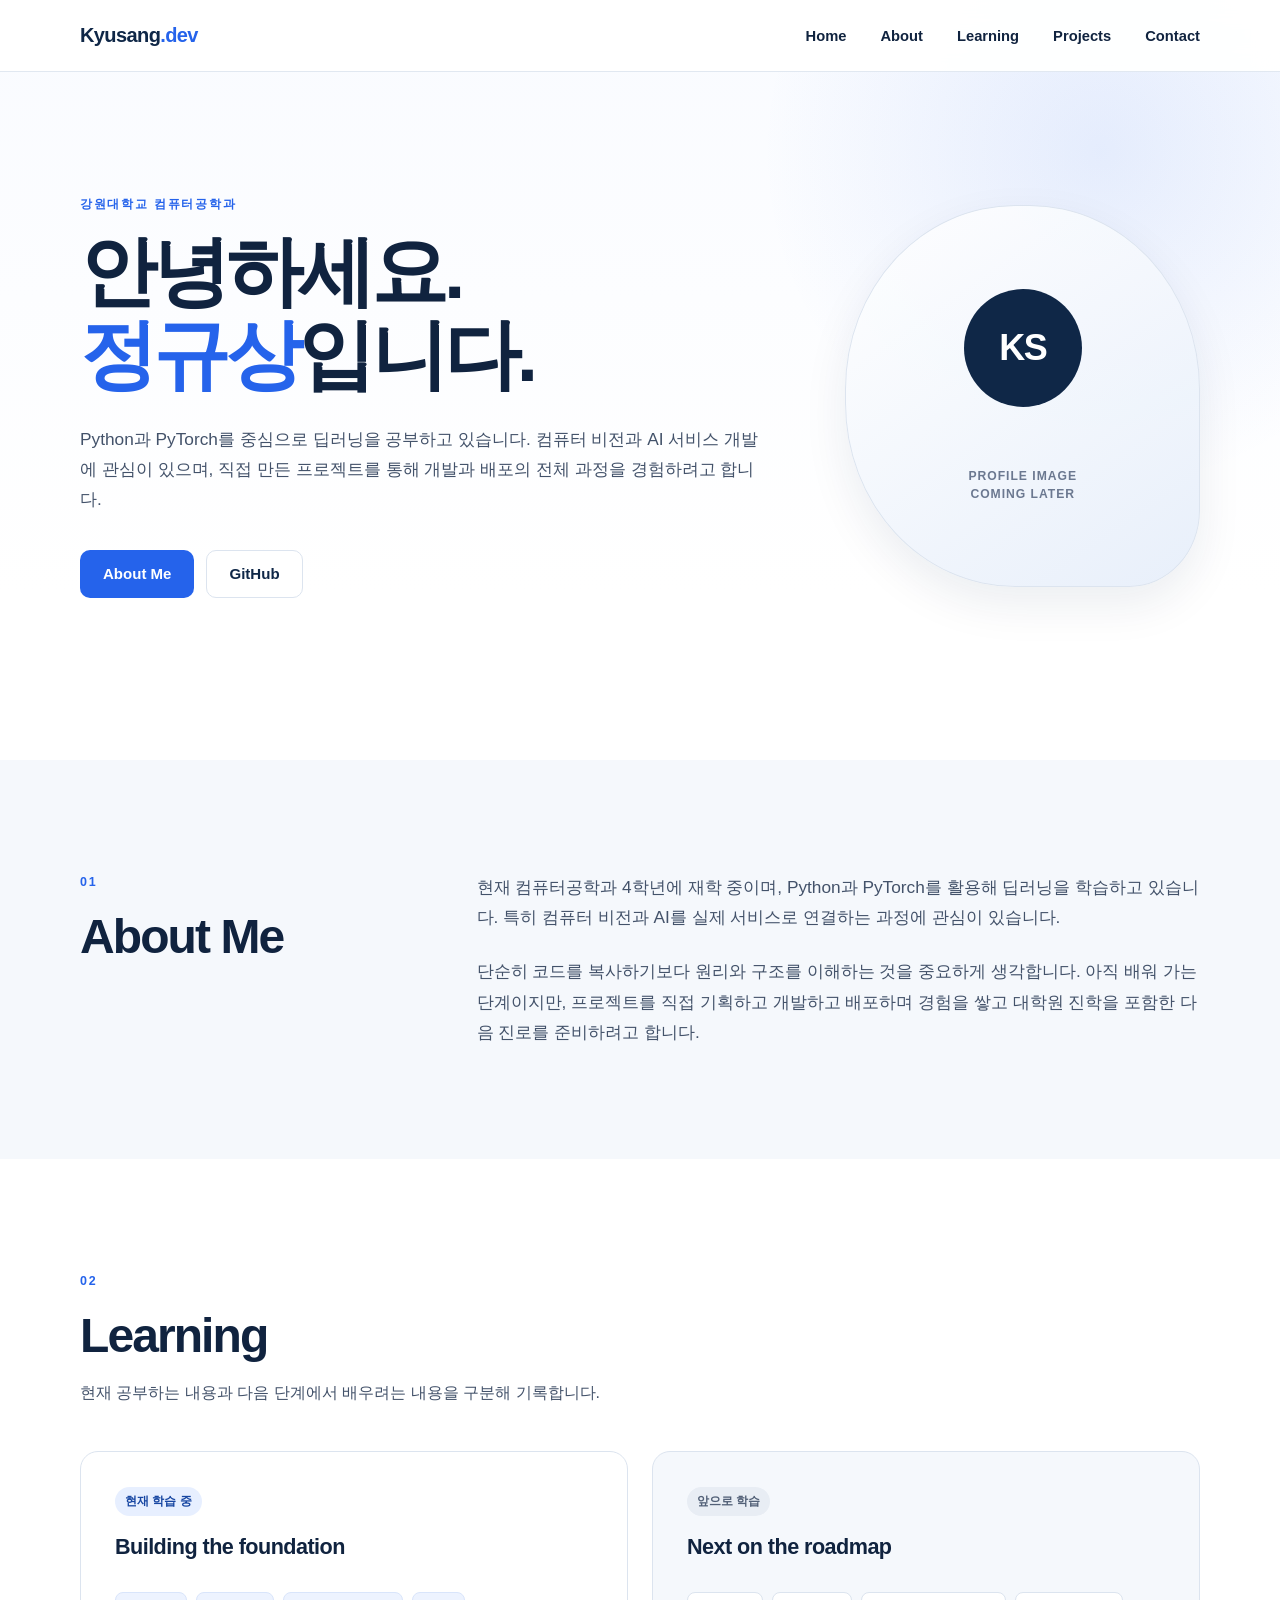
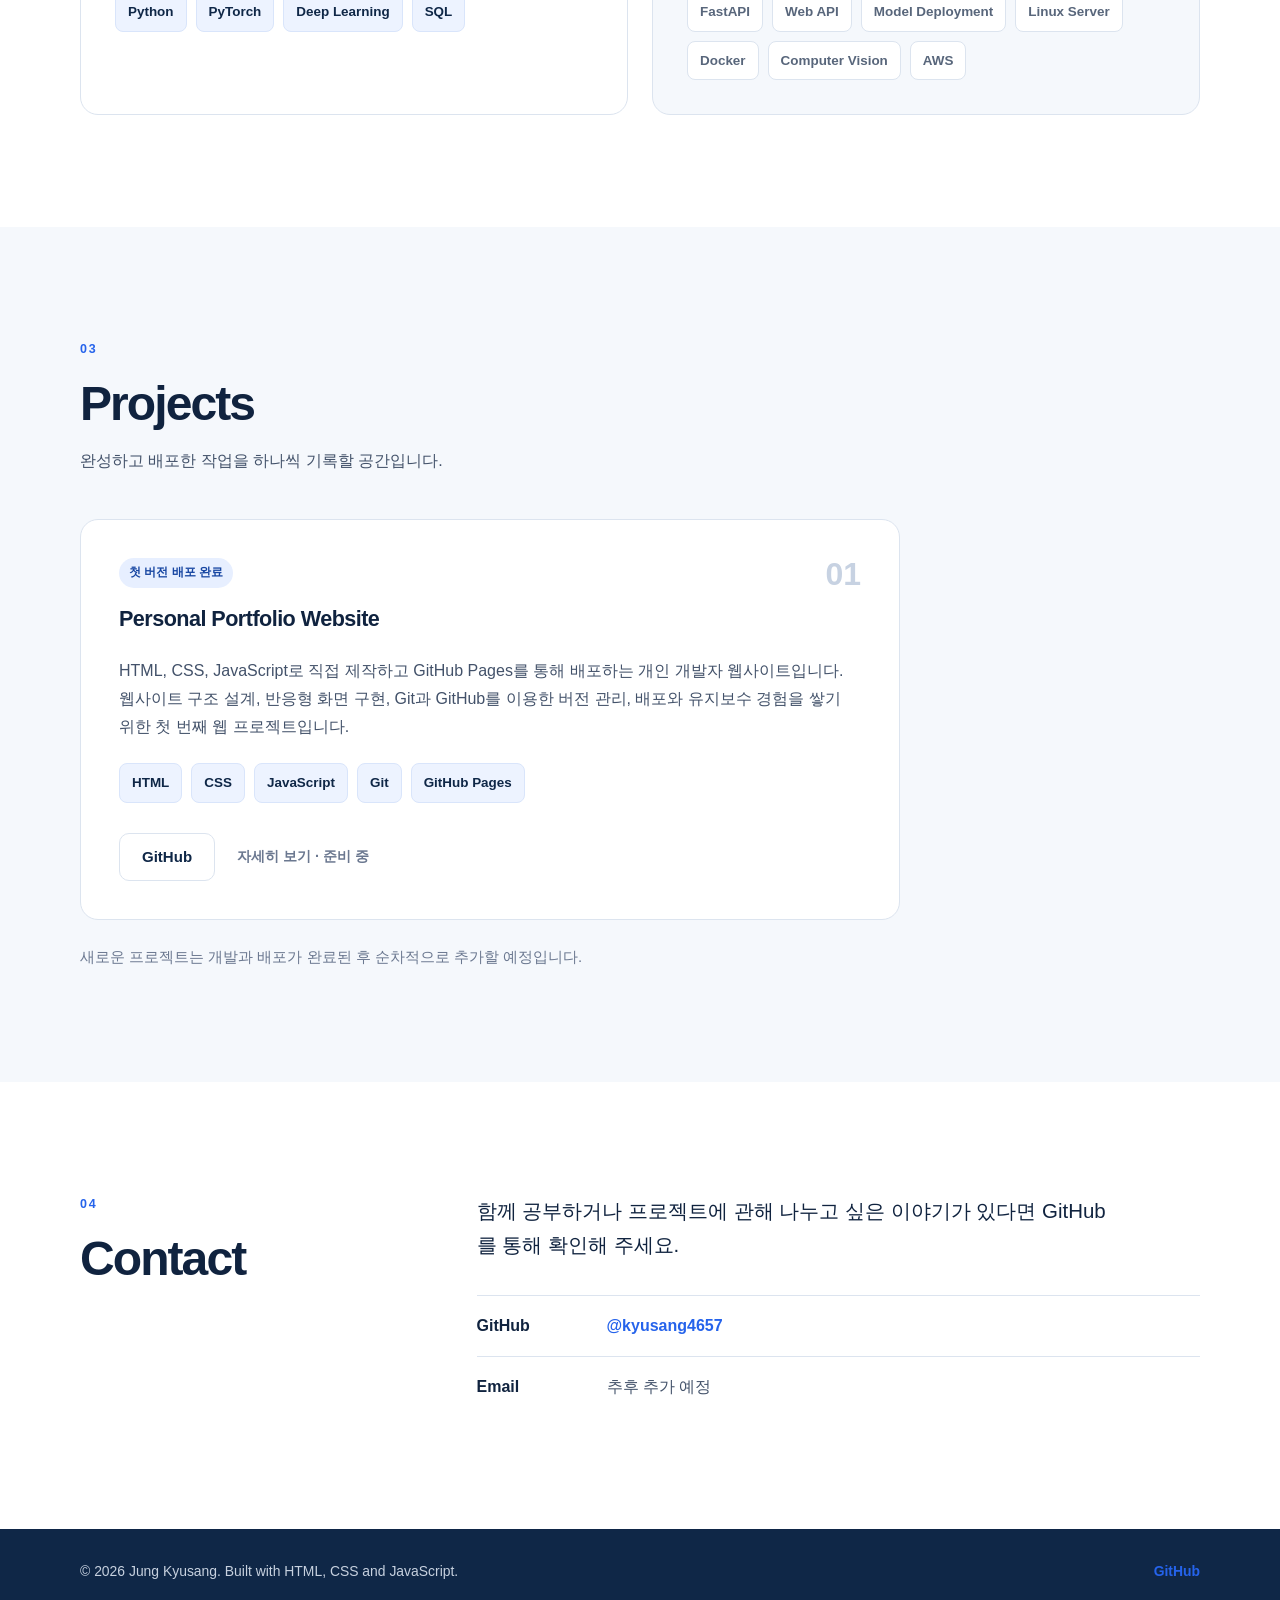
==== index.html @ 8117c7f5 "Update project status and GitHub link" ====
<!DOCTYPE html>
<html lang="ko">
<head>
    <meta charset="UTF-8">
    <meta name="viewport" content="width=device-width, initial-scale=1.0">
    <meta name="description" content="AI와 딥러닝을 공부하는 컴퓨터공학과 학생 정규상의 개인 개발자 웹사이트">
    <title>Kyusang.dev | 정규상</title>
    <link rel="stylesheet" href="css/style.css">
    <script src="js/main.js" defer></script>
</head>
<body>
    <a class="skip-link" href="#main-content">본문으로 바로가기</a>

    <header class="site-header">
        <div class="container header-inner">
            <!-- 사이트 이름을 바꾸려면 아래 텍스트를 수정하세요. -->
            <a class="site-logo" href="#home" aria-label="Kyusang.dev 홈">Kyusang<span>.dev</span></a>

            <button class="menu-toggle" type="button" aria-controls="primary-navigation"
                    aria-expanded="false" aria-label="메뉴 열기">
                <span></span>
                <span></span>
                <span></span>
            </button>

            <nav id="primary-navigation" class="primary-navigation" aria-label="주요 메뉴">
                <ul>
                    <li><a href="#home">Home</a></li>
                    <li><a href="#about">About</a></li>
                    <li><a href="#learning">Learning</a></li>
                    <li><a href="#projects">Projects</a></li>
                    <li><a href="#contact">Contact</a></li>
                </ul>
            </nav>
        </div>
    </header>

    <main id="main-content">
        <section id="home" class="hero section">
            <div class="container hero-layout">
                <div class="hero-copy">
                    <p class="eyebrow">강원대학교 컴퓨터공학과</p>
                    <!-- 이름과 첫 소개 문장은 이 영역에서 수정할 수 있습니다. -->
                    <h1>안녕하세요.<br><strong>정규상</strong>입니다.</h1>
                    <p class="hero-description">
                        Python과 PyTorch를 중심으로 딥러닝을 공부하고 있습니다.
                        컴퓨터 비전과 AI 서비스 개발에 관심이 있으며, 직접 만든 프로젝트를 통해 개발과 배포의
                        전체 과정을 경험하려고 합니다.
                    </p>
                    <div class="hero-actions">
                        <a class="button button-primary" href="#about">About Me</a>
                        <a class="button button-secondary" href="https://github.com/kyusang4657"
                           target="_blank" rel="noopener noreferrer">GitHub</a>
                    </div>
                </div>

                <!-- 실제 이미지가 준비되면 이 div를 img 요소로 바꾸고 images 폴더의 경로를 연결하세요. -->
                <div class="profile-placeholder" role="img" aria-label="정규상 프로필 이미지 자리">
                    <span class="profile-initials" aria-hidden="true">KS</span>
                    <p>Profile image<br>coming later</p>
                </div>
            </div>
        </section>

        <section id="about" class="section section-muted">
            <div class="container narrow-layout">
                <div class="section-heading">
                    <p class="section-number">01</p>
                    <h2>About Me</h2>
                </div>
                <div class="about-content">
                    <p>
                        현재 컴퓨터공학과 4학년에 재학 중이며, Python과 PyTorch를 활용해 딥러닝을
                        학습하고 있습니다. 특히 컴퓨터 비전과 AI를 실제 서비스로 연결하는 과정에 관심이 있습니다.
                    </p>
                    <p>
                        단순히 코드를 복사하기보다 원리와 구조를 이해하는 것을 중요하게 생각합니다.
                        아직 배워 가는 단계이지만, 프로젝트를 직접 기획하고 개발하고 배포하며 경험을 쌓고
                        대학원 진학을 포함한 다음 진로를 준비하려고 합니다.
                    </p>
                </div>
            </div>
        </section>

        <section id="learning" class="section">
            <div class="container">
                <div class="section-heading">
                    <p class="section-number">02</p>
                    <h2>Learning</h2>
                    <p>현재 공부하는 내용과 다음 단계에서 배우려는 내용을 구분해 기록합니다.</p>
                </div>

                <div class="learning-grid">
                    <article class="learning-card">
                        <p class="card-label current">현재 학습 중</p>
                        <h3>Building the foundation</h3>
                        <!-- 현재 학습 기술을 추가하려면 아래 목록에 li 요소를 복사해 넣으세요. -->
                        <ul class="tag-list" aria-label="현재 학습 중인 기술">
                            <li>Python</li>
                            <li>PyTorch</li>
                            <li>Deep Learning</li>
                            <li>SQL</li>
                        </ul>
                    </article>

                    <article class="learning-card future-card">
                        <p class="card-label future">앞으로 학습</p>
                        <h3>Next on the roadmap</h3>
                        <ul class="tag-list future-tags" aria-label="앞으로 학습할 기술">
                            <li>FastAPI</li>
                            <li>Web API</li>
                            <li>Model Deployment</li>
                            <li>Linux Server</li>
                            <li>Docker</li>
                            <li>Computer Vision</li>
                            <li>AWS</li>
                        </ul>
                    </article>
                </div>
            </div>
        </section>

        <section id="projects" class="section section-muted">
            <div class="container">
                <div class="section-heading">
                    <p class="section-number">03</p>
                    <h2>Projects</h2>
                    <p>완성하고 배포한 작업을 하나씩 기록할 공간입니다.</p>
                </div>

                <div class="project-list">
                    <!-- 새 프로젝트는 아래 article 전체를 복사한 뒤 내용과 링크를 바꾸어 추가하세요. -->
                    <article class="project-card">
                        <div class="project-topline">
                            <p class="card-label current">첫 버전 배포 완료</p>
                            <span class="project-index" aria-hidden="true">01</span>
                        </div>
                        <h3>Personal Portfolio Website</h3>
                        <p>
                            HTML, CSS, JavaScript로 직접 제작하고 GitHub Pages를 통해 배포하는
                            개인 개발자 웹사이트입니다. 웹사이트 구조 설계, 반응형 화면 구현,
                            Git과 GitHub를 이용한 버전 관리, 배포와 유지보수 경험을 쌓기 위한
                            첫 번째 웹 프로젝트입니다.
                        </p>
                        <ul class="tag-list project-tags" aria-label="프로젝트 사용 기술">
                            <li>HTML</li>
                            <li>CSS</li>
                            <li>JavaScript</li>
                            <li>Git</li>
                            <li>GitHub Pages</li>
                        </ul>
                        <div class="project-actions" aria-label="프로젝트 링크">
                            <a class="button button-secondary"
                                href="https://github.com/kyusang4657/kyusang4657.github.io"
                                target="_blank"
                                rel="noopener noreferrer">GitHub</a>
                            <span class="text-link-disabled" aria-disabled="true">자세히 보기 · 준비 중</span>
                        </div>
                    </article>
                </div>

                <p class="projects-note">
                    새로운 프로젝트는 개발과 배포가 완료된 후 순차적으로 추가할 예정입니다.
                </p>
            </div>
        </section>

        <section id="contact" class="section">
            <div class="container contact-layout">
                <div class="section-heading">
                    <p class="section-number">04</p>
                    <h2>Contact</h2>
                </div>
                <div class="contact-copy">
                    <p>
                        함께 공부하거나 프로젝트에 관해 나누고 싶은 이야기가 있다면
                        GitHub를 통해 확인해 주세요.
                    </p>
                    <dl class="contact-list">
                        <div>
                            <dt>GitHub</dt>
                            <dd>
                                <a href="https://github.com/kyusang4657" target="_blank"
                                   rel="noopener noreferrer">@kyusang4657</a>
                            </dd>
                        </div>
                        <div>
                            <dt>Email</dt>
                            <dd>추후 추가 예정</dd>
                        </div>
                    </dl>
                </div>
            </div>
        </section>
    </main>

    <footer class="site-footer">
        <div class="container footer-inner">
            <p>© <span id="current-year"></span> Jung Kyusang. Built with HTML, CSS and JavaScript.</p>
            <a href="https://github.com/kyusang4657" target="_blank" rel="noopener noreferrer">GitHub</a>
        </div>
    </footer>
</body>
</html>
---- css/style.css ----
/* 사이트 전체 색상은 아래 변수만 바꾸어 쉽게 수정할 수 있습니다. */
:root {
    --primary-color: #2563eb;
    --primary-dark: #1d4ed8;
    --navy-color: #0f2747;
    --heading-color: #10233f;
    --text-color: #43526a;
    --muted-color: #6b7890;
    --background-color: #ffffff;
    --surface-color: #f5f8fc;
    --border-color: #dce4ef;
    --white-color: #ffffff;
    --header-height: 72px;
    --max-width: 1120px;
    --border-radius: 18px;
    --shadow: 0 18px 45px rgba(15, 39, 71, 0.08);
}

* {
    box-sizing: border-box;
}

html {
    scroll-behavior: smooth;
    scroll-padding-top: var(--header-height);
}

body {
    margin: 0;
    color: var(--text-color);
    background: var(--background-color);
    font-family: -apple-system, BlinkMacSystemFont, "Segoe UI", "Noto Sans KR", sans-serif;
    font-size: 1rem;
    line-height: 1.75;
    -webkit-font-smoothing: antialiased;
}

body.menu-open {
    overflow: hidden;
}

a {
    color: inherit;
    text-decoration: none;
}

button,
a {
    -webkit-tap-highlight-color: transparent;
}

.container {
    width: min(calc(100% - 40px), var(--max-width));
    margin-inline: auto;
}

.section {
    padding: 112px 0;
}

.section-muted {
    background: var(--surface-color);
}

.skip-link {
    position: fixed;
    top: 10px;
    left: 10px;
    z-index: 2000;
    padding: 10px 16px;
    color: var(--white-color);
    background: var(--navy-color);
    border-radius: 8px;
    transform: translateY(-150%);
}

.skip-link:focus {
    transform: translateY(0);
}

/* 고정 헤더와 데스크톱 메뉴 */
.site-header {
    position: fixed;
    inset: 0 0 auto;
    z-index: 1000;
    height: var(--header-height);
    background: rgba(255, 255, 255, 0.94);
    border-bottom: 1px solid rgba(220, 228, 239, 0.85);
    backdrop-filter: blur(12px);
}

.header-inner {
    display: flex;
    align-items: center;
    justify-content: space-between;
    height: 100%;
}

.site-logo {
    color: var(--navy-color);
    font-size: 1.25rem;
    font-weight: 800;
    letter-spacing: -0.03em;
}

.site-logo span {
    color: var(--primary-color);
}

.primary-navigation ul {
    display: flex;
    align-items: center;
    gap: 34px;
    margin: 0;
    padding: 0;
    list-style: none;
}

.primary-navigation a {
    position: relative;
    color: var(--heading-color);
    font-size: 0.92rem;
    font-weight: 650;
}

.primary-navigation a::after {
    position: absolute;
    right: 0;
    bottom: -7px;
    left: 0;
    height: 2px;
    background: var(--primary-color);
    content: "";
    transform: scaleX(0);
    transition: transform 180ms ease;
}

.primary-navigation a:hover::after,
.primary-navigation a:focus-visible::after {
    transform: scaleX(1);
}

.menu-toggle {
    display: none;
    width: 44px;
    height: 44px;
    padding: 10px;
    background: transparent;
    border: 0;
    border-radius: 8px;
    cursor: pointer;
}

.menu-toggle span {
    display: block;
    width: 24px;
    height: 2px;
    margin: 5px 0;
    background: var(--navy-color);
    transition: transform 180ms ease, opacity 180ms ease;
}

/* 첫 화면 */
.hero {
    display: flex;
    align-items: center;
    min-height: 760px;
    padding-top: calc(var(--header-height) + 72px);
    background:
        radial-gradient(circle at 86% 20%, rgba(37, 99, 235, 0.10), transparent 27%),
        linear-gradient(180deg, #f9fbff 0%, #ffffff 78%);
}

.hero-layout {
    display: grid;
    grid-template-columns: minmax(0, 1.45fr) minmax(280px, 0.75fr);
    gap: 80px;
    align-items: center;
}

.eyebrow,
.section-number {
    margin: 0 0 14px;
    color: var(--primary-color);
    font-size: 0.78rem;
    font-weight: 800;
    letter-spacing: 0.14em;
    text-transform: uppercase;
}

.hero h1 {
    margin: 0;
    color: var(--heading-color);
    font-size: clamp(2.9rem, 6vw, 5.4rem);
    line-height: 1.08;
    letter-spacing: -0.055em;
}

.hero h1 strong {
    color: var(--primary-color);
    font-weight: 800;
}

.hero-description {
    max-width: 680px;
    margin: 28px 0 0;
    font-size: 1.08rem;
}

.hero-actions {
    display: flex;
    flex-wrap: wrap;
    gap: 12px;
    margin-top: 36px;
}

.button {
    display: inline-flex;
    align-items: center;
    justify-content: center;
    min-height: 48px;
    padding: 11px 22px;
    border: 1px solid transparent;
    border-radius: 10px;
    font-size: 0.94rem;
    font-weight: 750;
    line-height: 1.2;
    transition: transform 180ms ease, background-color 180ms ease, border-color 180ms ease;
}

.button-primary {
    color: var(--white-color);
    background: var(--primary-color);
}

.button-primary:hover,
.button-primary:focus-visible {
    background: var(--primary-dark);
    transform: translateY(-2px);
}

.button-secondary {
    color: var(--navy-color);
    background: var(--white-color);
    border-color: var(--border-color);
}

.button-secondary:hover,
.button-secondary:focus-visible {
    border-color: var(--primary-color);
    transform: translateY(-2px);
}

.profile-placeholder {
    display: grid;
    place-items: center;
    aspect-ratio: 1 / 1.08;
    max-width: 360px;
    padding: 36px;
    color: var(--muted-color);
    text-align: center;
    background:
        linear-gradient(145deg, rgba(255, 255, 255, 0.92), rgba(230, 238, 250, 0.92));
    border: 1px solid var(--border-color);
    border-radius: 48% 48% 20% 48%;
    box-shadow: var(--shadow);
}

.profile-placeholder::before {
    position: absolute;
}

.profile-initials {
    display: grid;
    place-items: center;
    width: 118px;
    height: 118px;
    color: var(--white-color);
    background: var(--navy-color);
    border-radius: 50%;
    font-size: 2.25rem;
    font-weight: 800;
    letter-spacing: -0.04em;
}

.profile-placeholder p {
    margin: -34px 0 0;
    font-size: 0.76rem;
    font-weight: 700;
    letter-spacing: 0.08em;
    line-height: 1.5;
    text-transform: uppercase;
}

/* 공통 제목과 본문 */
.narrow-layout,
.contact-layout {
    display: grid;
    grid-template-columns: minmax(180px, 0.7fr) minmax(0, 1.6fr);
    gap: 80px;
}

.section-heading {
    max-width: 620px;
    margin-bottom: 44px;
}

.section-heading h2 {
    margin: 0;
    color: var(--heading-color);
    font-size: clamp(2rem, 4vw, 3rem);
    line-height: 1.2;
    letter-spacing: -0.04em;
}

.section-heading > p:last-child:not(.section-number) {
    margin: 14px 0 0;
}

.narrow-layout .section-heading,
.contact-layout .section-heading {
    margin-bottom: 0;
}

.about-content {
    font-size: 1.08rem;
}

.about-content p {
    margin: 0;
}

.about-content p + p {
    margin-top: 24px;
}

/* 학습 카드 */
.learning-grid {
    display: grid;
    grid-template-columns: repeat(2, minmax(0, 1fr));
    gap: 24px;
}

.learning-card,
.project-card {
    padding: 34px;
    background: var(--white-color);
    border: 1px solid var(--border-color);
    border-radius: var(--border-radius);
    transition: transform 180ms ease, box-shadow 180ms ease;
}

.learning-card:hover,
.project-card:hover {
    box-shadow: var(--shadow);
    transform: translateY(-4px);
}

.future-card {
    background: var(--surface-color);
}

.card-label {
    display: inline-block;
    margin: 0 0 12px;
    padding: 4px 10px;
    border-radius: 999px;
    font-size: 0.78rem;
    font-weight: 800;
}

.card-label.current {
    color: #1746a2;
    background: #e7efff;
}

.card-label.future {
    color: #526077;
    background: #e8edf4;
}

.learning-card h3,
.project-card h3 {
    margin: 0;
    color: var(--heading-color);
    font-size: 1.35rem;
    letter-spacing: -0.025em;
}

.tag-list {
    display: flex;
    flex-wrap: wrap;
    gap: 9px;
    margin: 26px 0 0;
    padding: 0;
    list-style: none;
}

.tag-list li {
    padding: 7px 12px;
    color: var(--navy-color);
    background: #edf3ff;
    border: 1px solid #d9e5fb;
    border-radius: 8px;
    font-size: 0.84rem;
    font-weight: 700;
}

.future-tags li {
    color: #58667b;
    background: var(--white-color);
    border-color: var(--border-color);
}

/* 프로젝트 */
.project-list {
    max-width: 820px;
}

.project-card {
    padding: 38px;
}

.project-topline {
    display: flex;
    align-items: start;
    justify-content: space-between;
}

.project-index {
    color: #c7d2e2;
    font-size: 2rem;
    font-weight: 800;
    line-height: 1;
}

.project-card > p {
    margin: 20px 0 0;
}

.project-tags {
    margin-top: 22px;
}

.project-actions {
    display: flex;
    align-items: center;
    flex-wrap: wrap;
    gap: 22px;
    margin-top: 30px;
}

.button-disabled {
    color: #7b8798;
    background: #edf0f4;
    border-color: #e1e5eb;
    cursor: not-allowed;
}

.text-link-disabled {
    color: var(--muted-color);
    font-size: 0.9rem;
    font-weight: 700;
}

.projects-note {
    margin: 24px 0 0;
    color: var(--muted-color);
    font-size: 0.93rem;
}

/* 연락처와 푸터 */
.contact-copy > p {
    max-width: 640px;
    margin: 0 0 34px;
    color: var(--heading-color);
    font-size: 1.28rem;
    line-height: 1.65;
}

.contact-list {
    margin: 0;
}

.contact-list div {
    display: grid;
    grid-template-columns: 110px 1fr;
    gap: 20px;
    padding: 16px 0;
    border-top: 1px solid var(--border-color);
}

.contact-list dt {
    color: var(--heading-color);
    font-weight: 800;
}

.contact-list dd {
    margin: 0;
}

.contact-list a,
.site-footer a {
    color: var(--primary-color);
    font-weight: 700;
}

.contact-list a:hover,
.contact-list a:focus-visible,
.site-footer a:hover,
.site-footer a:focus-visible {
    text-decoration: underline;
    text-underline-offset: 4px;
}

.site-footer {
    padding: 30px 0;
    color: #c7d1df;
    background: var(--navy-color);
    font-size: 0.87rem;
}

.footer-inner {
    display: flex;
    justify-content: space-between;
    gap: 20px;
}

.footer-inner p {
    margin: 0;
}

/* 키보드 사용자를 위한 공통 포커스 표시 */
:focus-visible {
    outline: 3px solid rgba(37, 99, 235, 0.42);
    outline-offset: 4px;
}

/* 태블릿과 모바일: 주요 콘텐츠를 한 열로 바꿉니다. */
@media (max-width: 820px) {
    .section {
        padding: 88px 0;
    }

    .menu-toggle {
        display: block;
    }

    .menu-toggle[aria-expanded="true"] span:nth-child(1) {
        transform: translateY(7px) rotate(45deg);
    }

    .menu-toggle[aria-expanded="true"] span:nth-child(2) {
        opacity: 0;
    }

    .menu-toggle[aria-expanded="true"] span:nth-child(3) {
        transform: translateY(-7px) rotate(-45deg);
    }

    .primary-navigation {
        position: absolute;
        top: var(--header-height);
        right: 0;
        left: 0;
        max-height: 0;
        overflow: hidden;
        background: var(--white-color);
        border-bottom: 1px solid var(--border-color);
        opacity: 0;
        visibility: hidden;
        transition: max-height 220ms ease, opacity 180ms ease, visibility 180ms ease;
    }

    .primary-navigation.is-open {
        max-height: calc(100vh - var(--header-height));
        opacity: 1;
        visibility: visible;
    }

    .primary-navigation ul {
        display: block;
        width: min(calc(100% - 40px), var(--max-width));
        margin: 0 auto;
        padding: 16px 0 24px;
    }

    .primary-navigation a {
        display: block;
        padding: 13px 0;
    }

    .primary-navigation a::after {
        display: none;
    }

    .hero {
        min-height: auto;
        padding-top: calc(var(--header-height) + 64px);
    }

    .hero-layout {
        grid-template-columns: 1fr;
        gap: 54px;
    }

    .profile-placeholder {
        width: min(100%, 350px);
        justify-self: start;
        aspect-ratio: 1.1 / 1;
    }

    .narrow-layout,
    .contact-layout {
        grid-template-columns: 1fr;
        gap: 36px;
    }

    .learning-grid {
        grid-template-columns: 1fr;
    }
}

@media (max-width: 520px) {
    .container {
        width: min(calc(100% - 32px), var(--max-width));
    }

    .section {
        padding: 72px 0;
    }

    .hero {
        padding-top: calc(var(--header-height) + 48px);
    }

    .hero h1 {
        font-size: 2.85rem;
    }

    .hero-description {
        font-size: 1rem;
    }

    .hero-actions {
        align-items: stretch;
        flex-direction: column;
    }

    .profile-placeholder {
        aspect-ratio: 1 / 0.86;
        border-radius: 30px;
    }

    .learning-card,
    .project-card {
        padding: 26px 22px;
    }

    .project-actions {
        align-items: flex-start;
        flex-direction: column;
        gap: 14px;
    }

    .contact-list div {
        grid-template-columns: 1fr;
        gap: 2px;
    }

    .footer-inner {
        align-items: flex-start;
        flex-direction: column;
        gap: 8px;
    }
}

@media (prefers-reduced-motion: reduce) {
    html {
        scroll-behavior: auto;
    }

    *,
    *::before,
    *::after {
        scroll-behavior: auto !important;
        transition-duration: 0.01ms !important;
    }
}
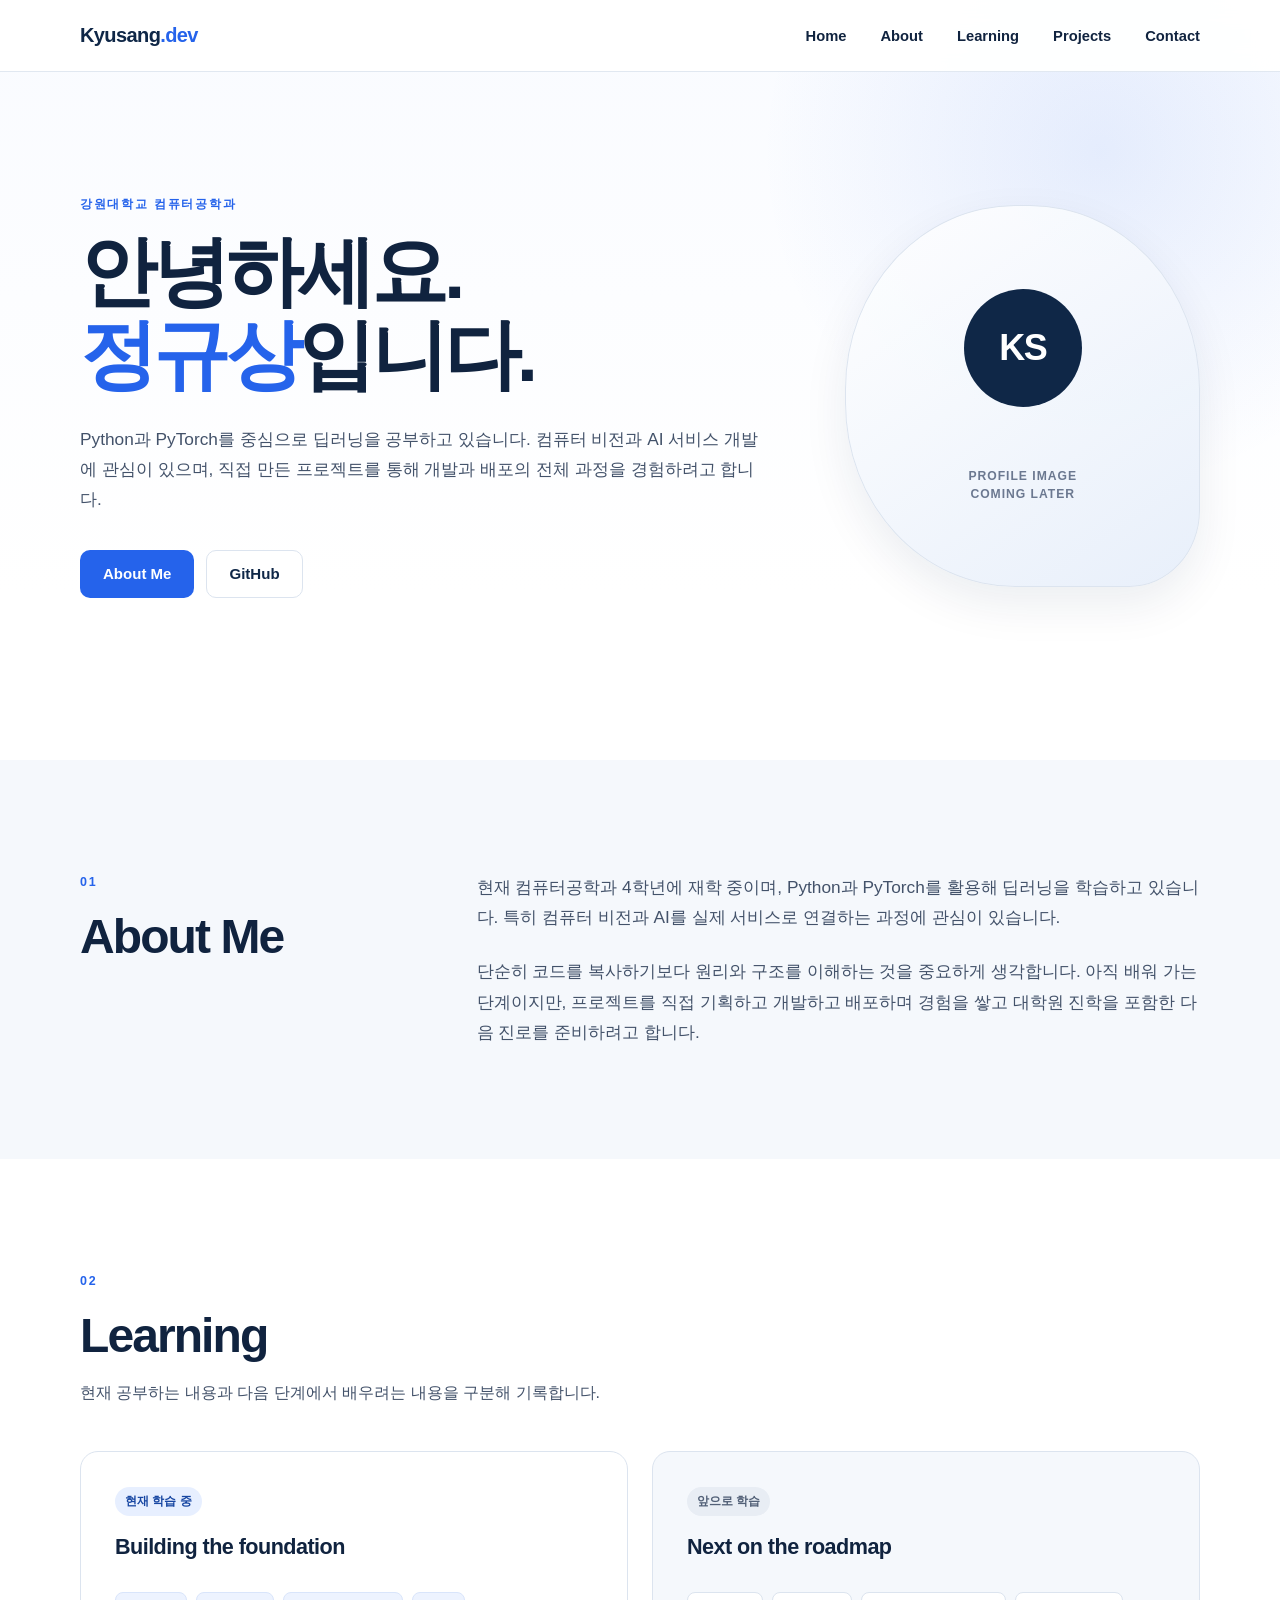
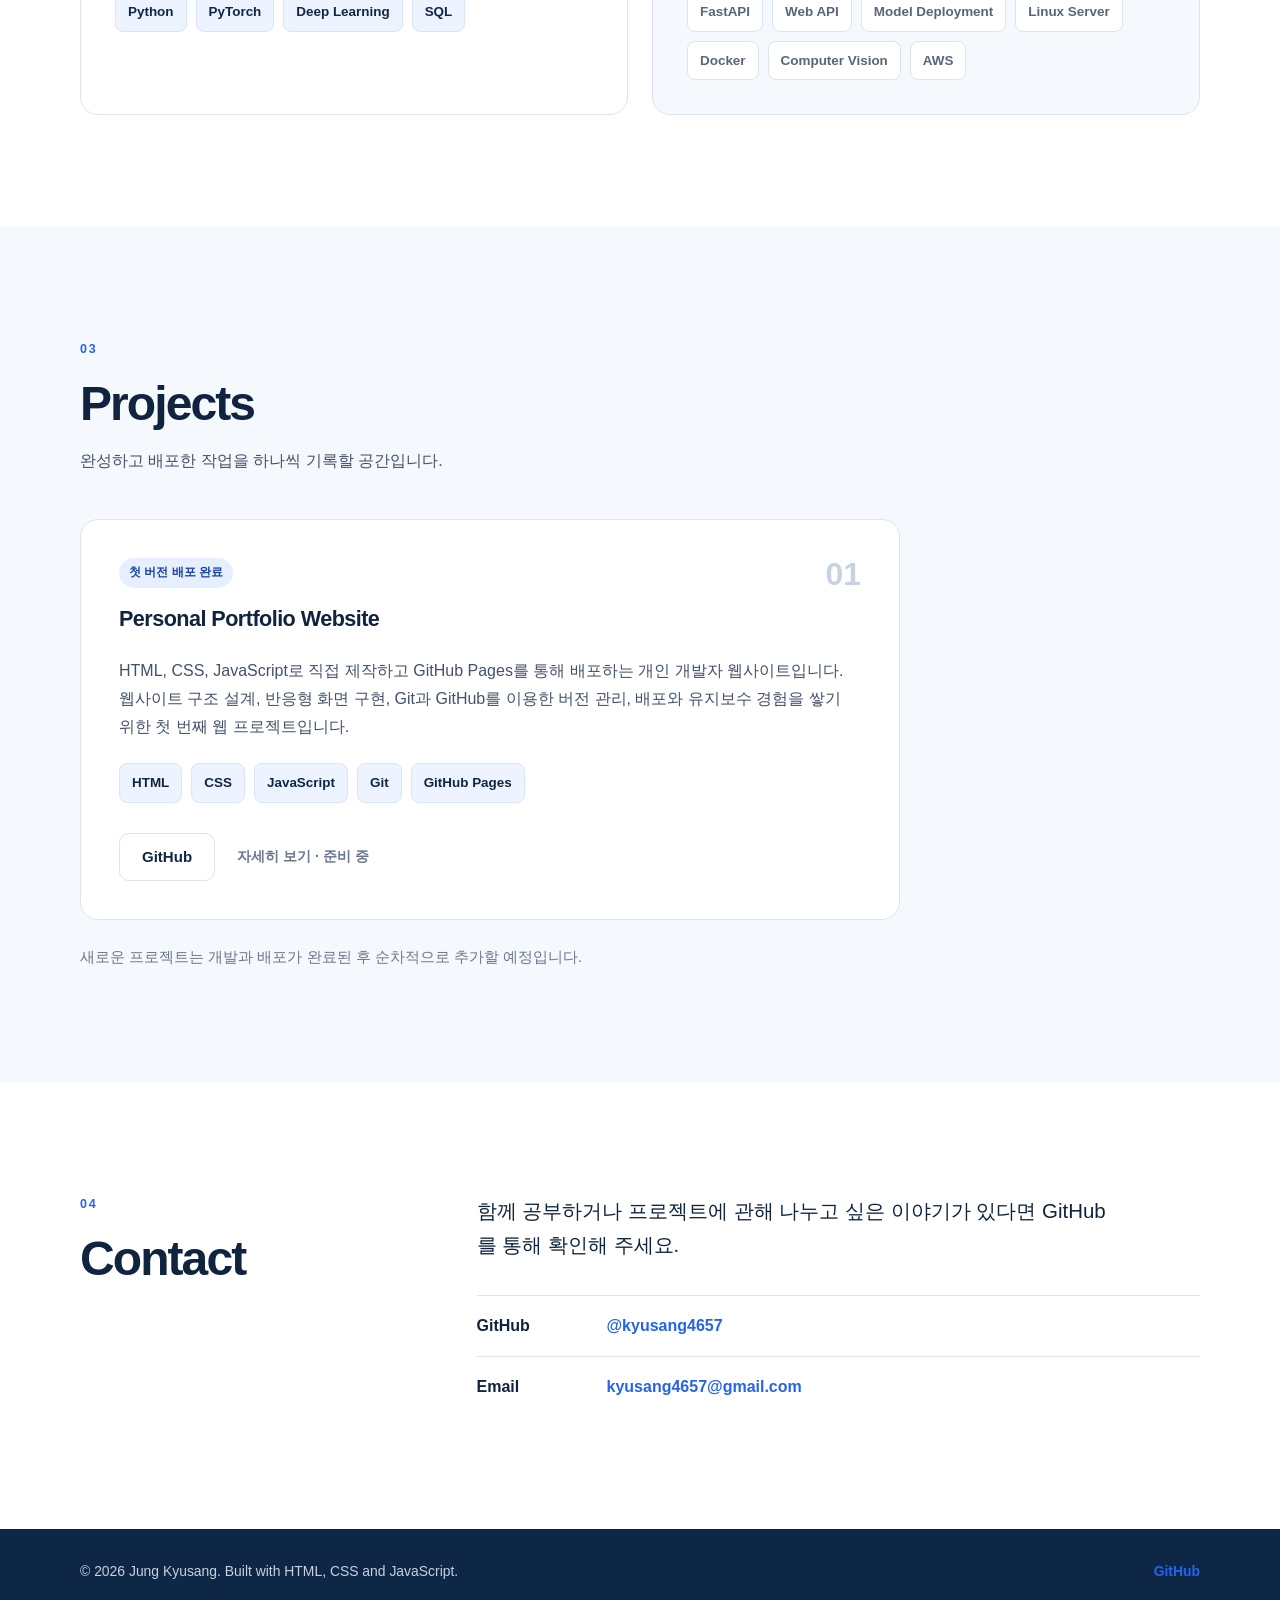
==== commit 4daf5c41: "Add contact email" ====
--- a/index.html
+++ b/index.html
@@ -186,7 +186,9 @@
                         </div>
                         <div>
                             <dt>Email</dt>
-                            <dd>추후 추가 예정</dd>
+                            <dd>
+                                <a href = "mailto:kyusang4657@gmail.com">kyusang4657@gmail.com</a>
+                            </dd>
                         </div>
                     </dl>
                 </div>
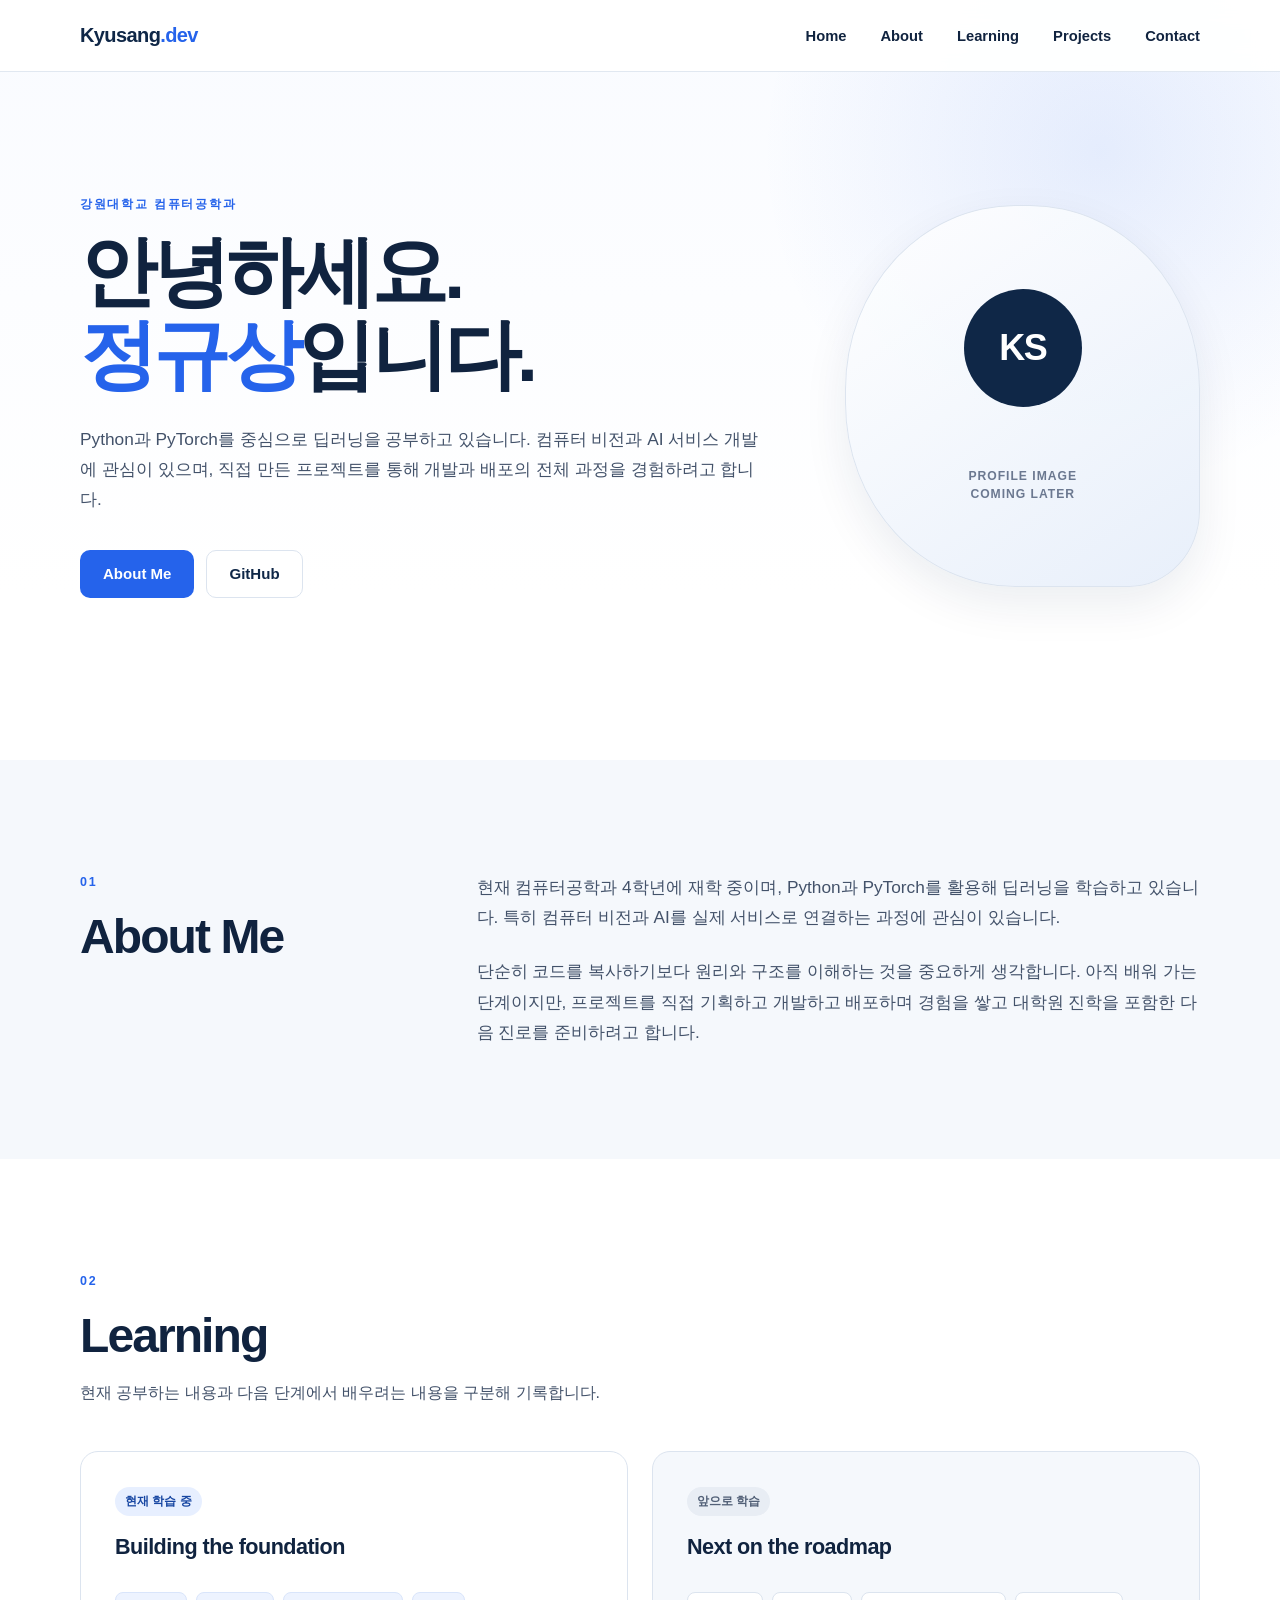
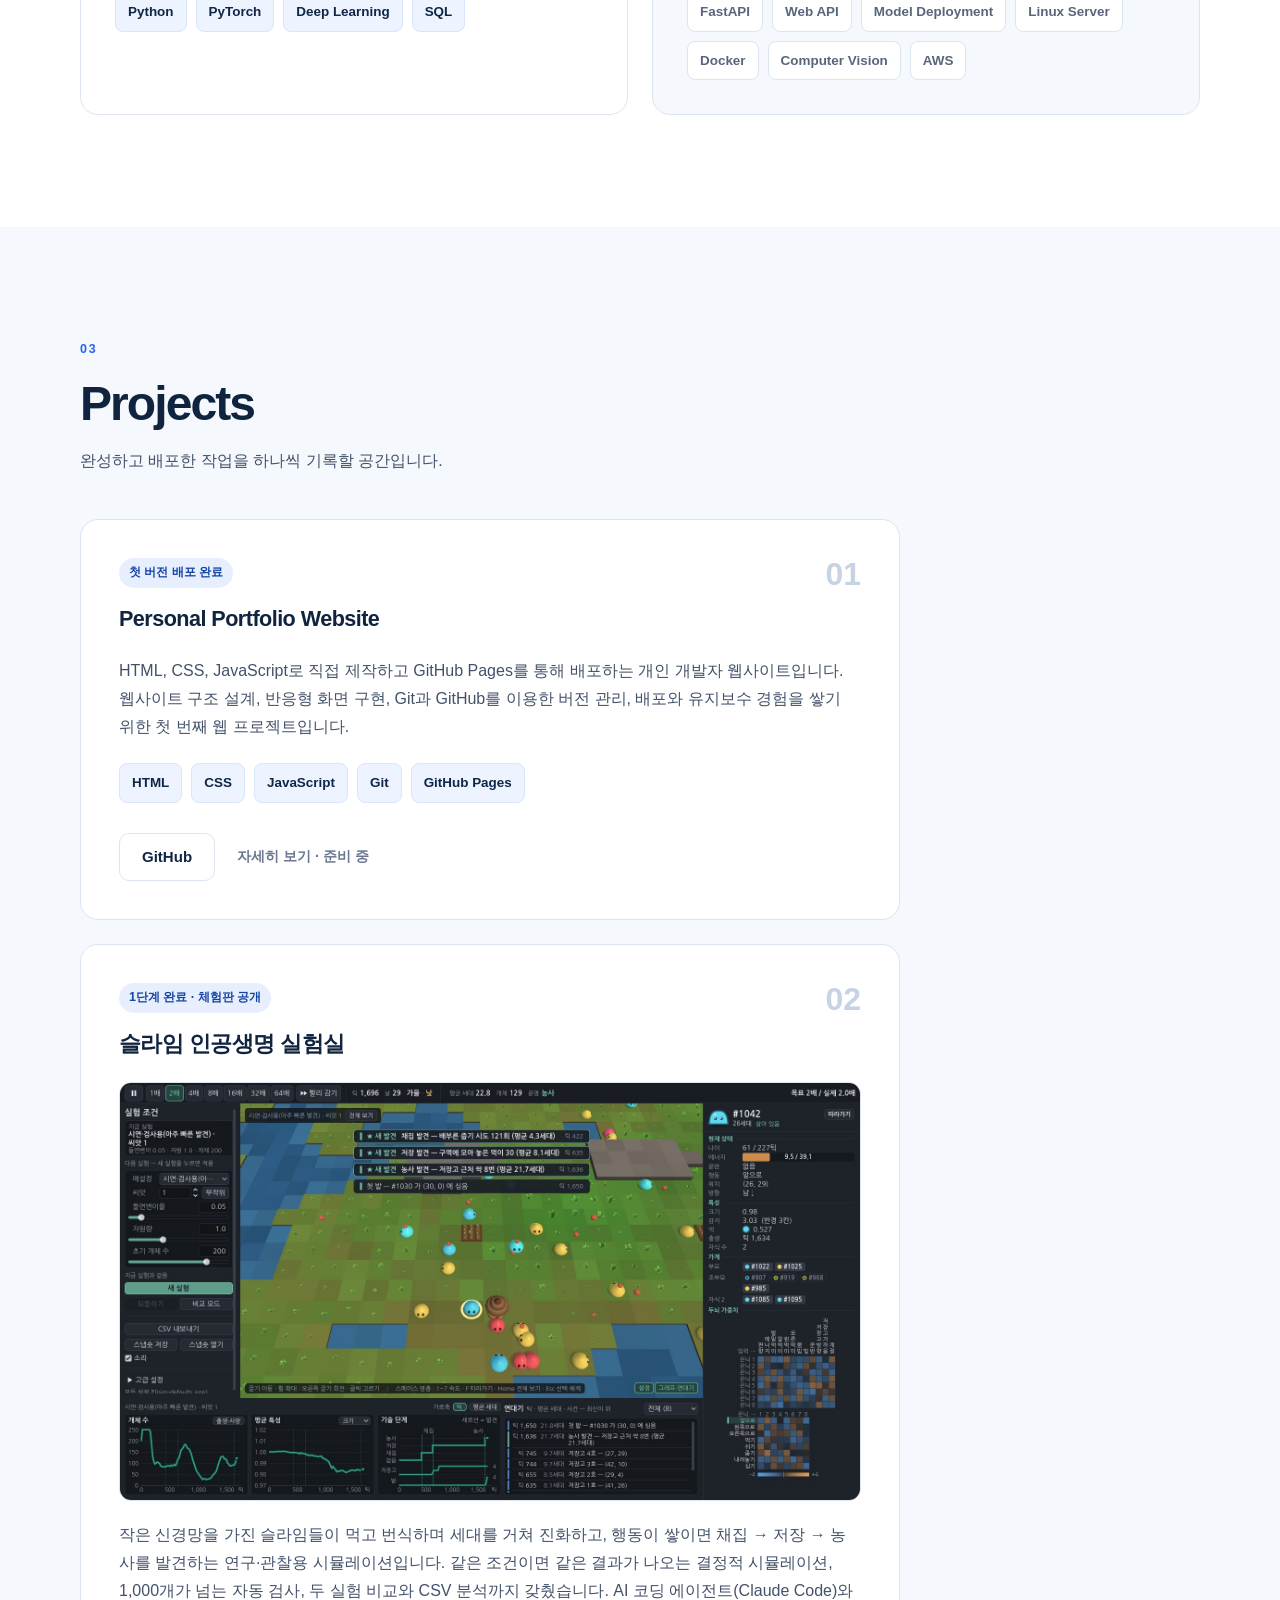
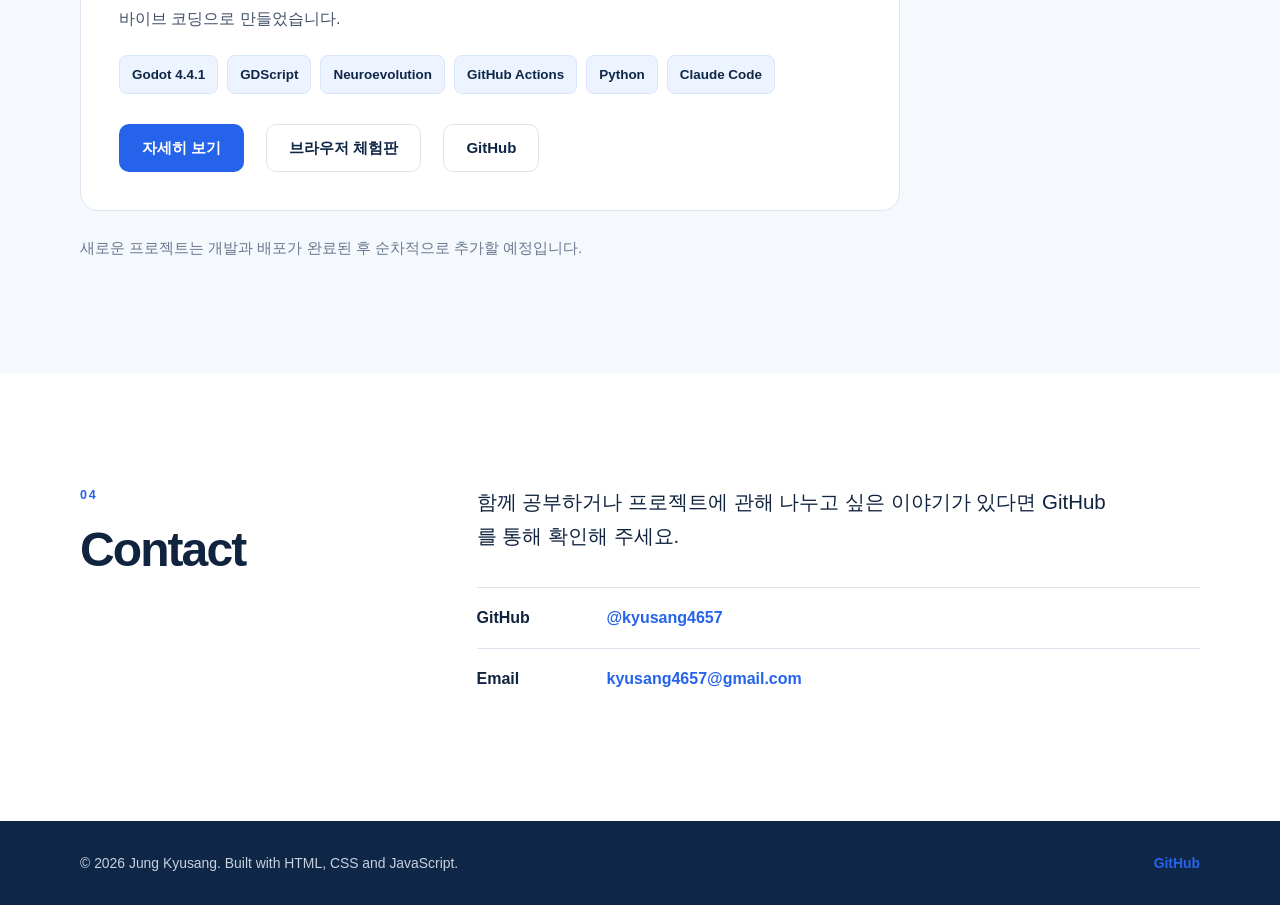
==== commit a6b86098: "프로젝트 02 슬라임 인공생명 실험실: 카드와 상세 페이지 추가 - index.html: 프로젝트 카드 02(대표 화면, 소개, 기술 태그, 자세히 보기·체험판·GitHub) - " ====
--- a/index.html
+++ b/index.html
@@ -157,6 +157,40 @@
                             <span class="text-link-disabled" aria-disabled="true">자세히 보기 · 준비 중</span>
                         </div>
                     </article>
+
+                    <article class="project-card">
+                        <div class="project-topline">
+                            <p class="card-label current">1단계 완료 · 체험판 공개</p>
+                            <span class="project-index" aria-hidden="true">02</span>
+                        </div>
+                        <h3>슬라임 인공생명 실험실</h3>
+                        <img class="project-thumb" src="images/slime-lab/lab.jpg" width="1600" height="900" loading="lazy"
+                             alt="슬라임 인공생명 실험실 화면: 3D 지도 위 슬라임들과 그래프·연대기 패널">
+                        <p>
+                            작은 신경망을 가진 슬라임들이 먹고 번식하며 세대를 거쳐 진화하고, 행동이 쌓이면
+                            채집 → 저장 → 농사를 발견하는 연구·관찰용 시뮬레이션입니다. 같은 조건이면 같은 결과가 나오는
+                            결정적 시뮬레이션, 1,000개가 넘는 자동 검사, 두 실험 비교와 CSV 분석까지 갖췄습니다.
+                            AI 코딩 에이전트(Claude Code)와 바이브 코딩으로 만들었습니다.
+                        </p>
+                        <ul class="tag-list project-tags" aria-label="프로젝트 사용 기술">
+                            <li>Godot 4.4.1</li>
+                            <li>GDScript</li>
+                            <li>Neuroevolution</li>
+                            <li>GitHub Actions</li>
+                            <li>Python</li>
+                            <li>Claude Code</li>
+                        </ul>
+                        <div class="project-actions" aria-label="프로젝트 링크">
+                            <a class="button button-primary" href="projects/slime-lab.html">자세히 보기</a>
+                            <a class="button button-secondary" href="https://kyusang4657.github.io/slime-lab/"
+                                target="_blank"
+                                rel="noopener noreferrer">브라우저 체험판</a>
+                            <a class="button button-secondary"
+                                href="https://github.com/kyusang4657/slime-lab"
+                                target="_blank"
+                                rel="noopener noreferrer">GitHub</a>
+                        </div>
+                    </article>
                 </div>
 
                 <p class="projects-note">
--- a/css/style.css
+++ b/css/style.css
@@ -438,6 +438,19 @@
     margin: 20px 0 0;
 }
 
+.project-thumb {
+    display: block;
+    width: 100%;
+    height: auto;
+    margin-top: 20px;
+    border: 1px solid var(--border-color);
+    border-radius: 12px;
+}
+
+.project-list .project-card + .project-card {
+    margin-top: 24px;
+}
+
 .project-tags {
     margin-top: 22px;
 }
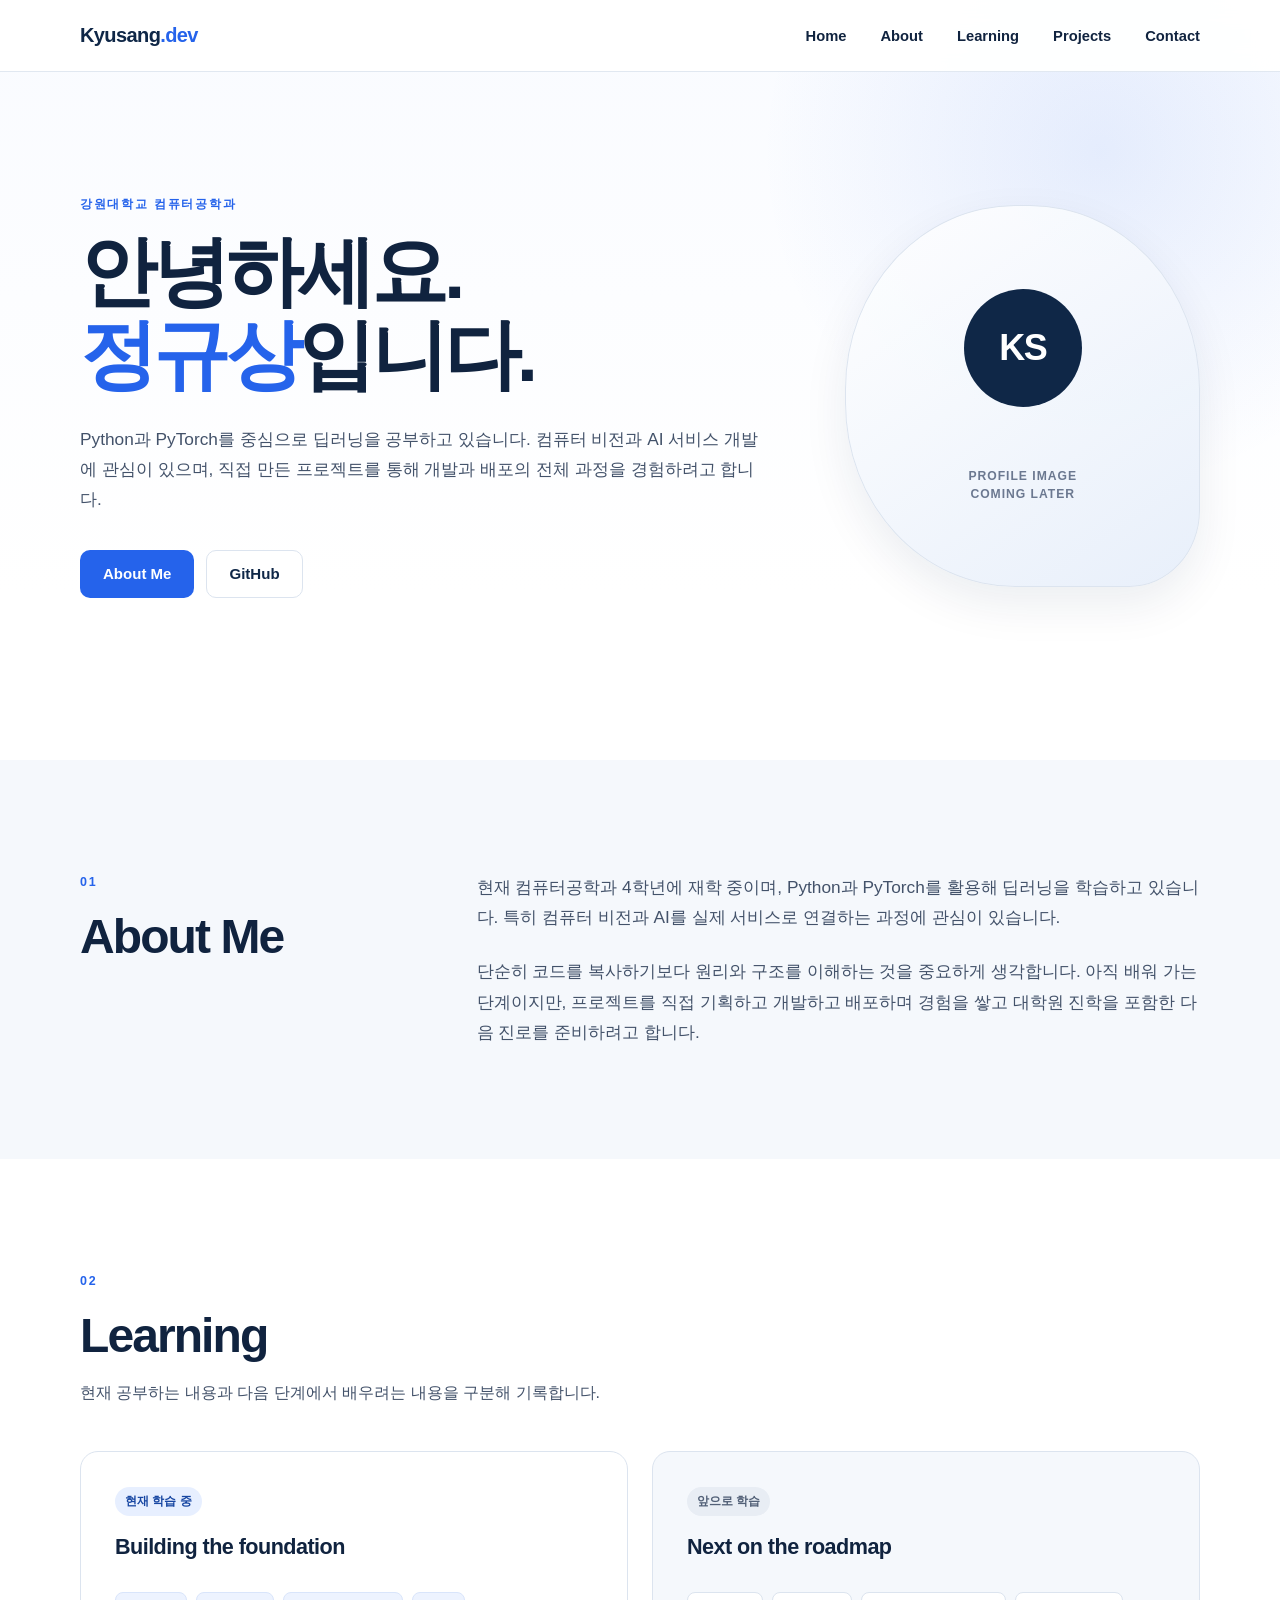
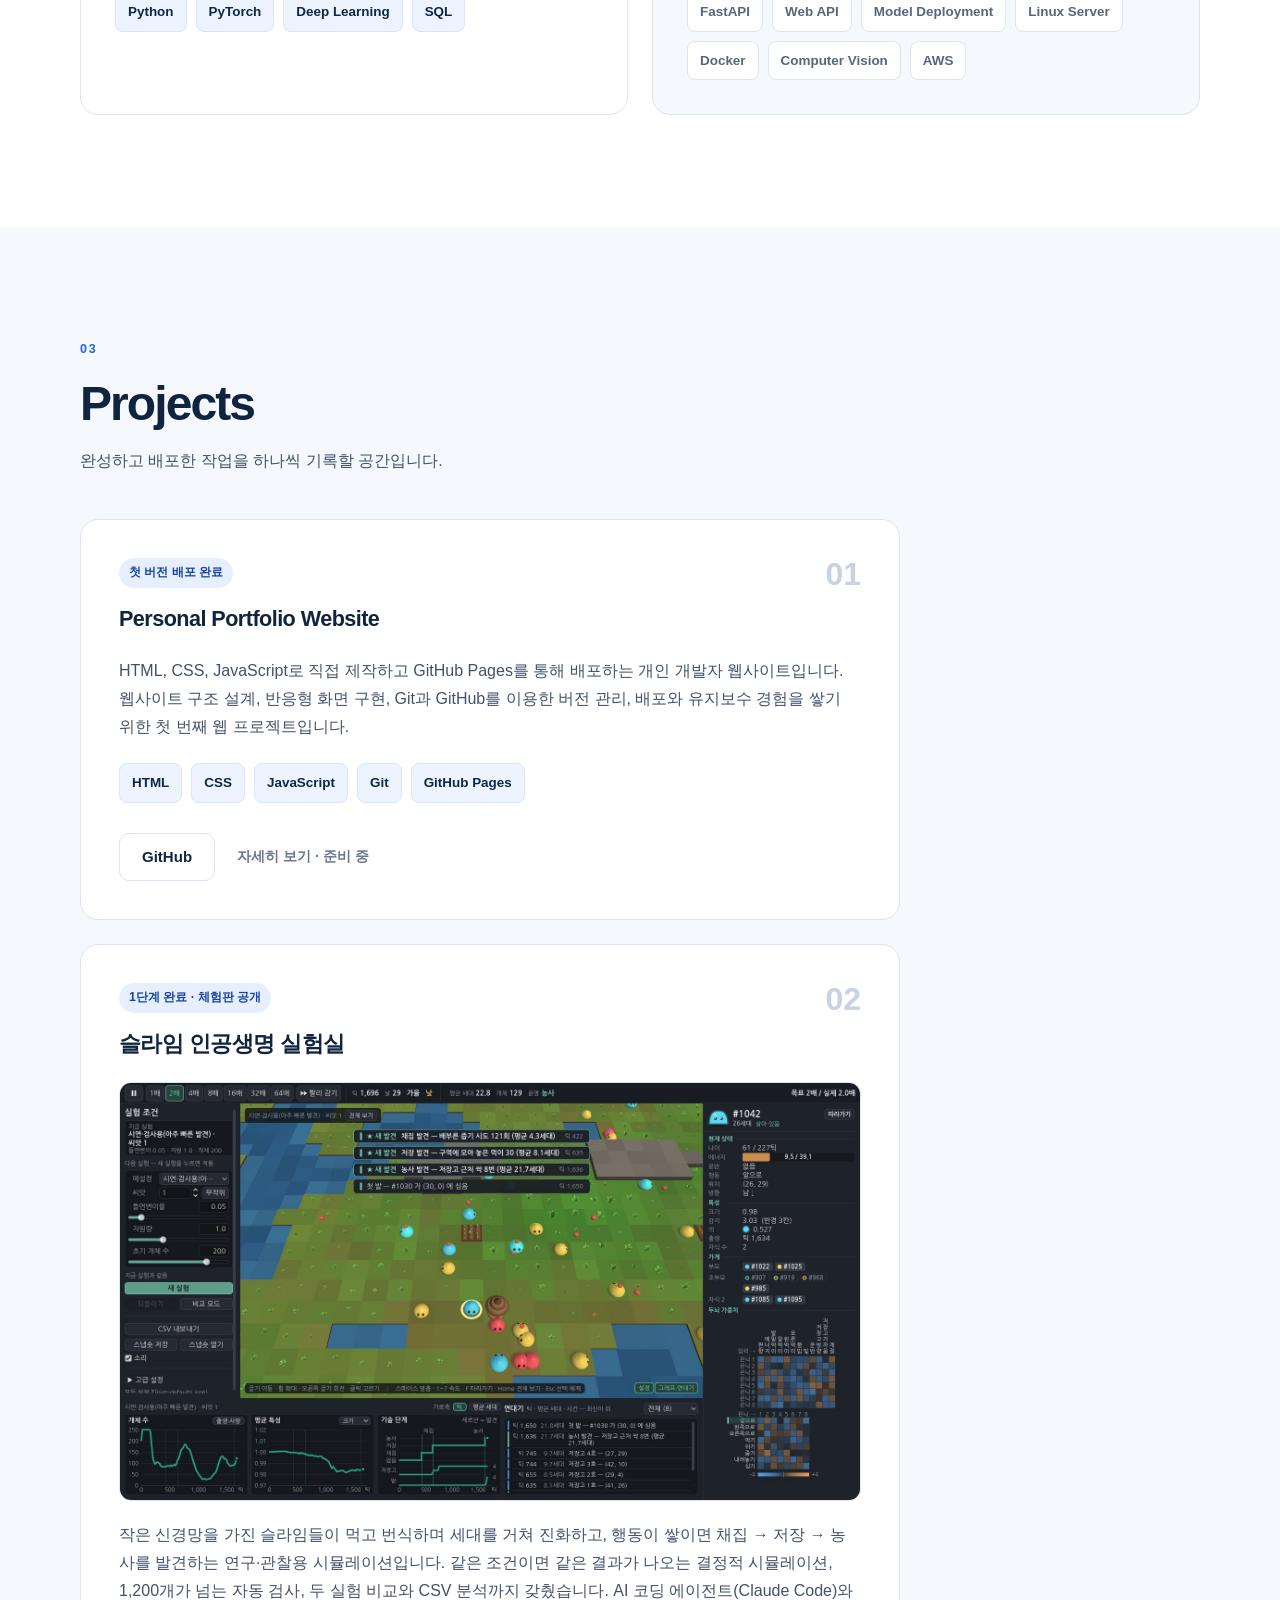
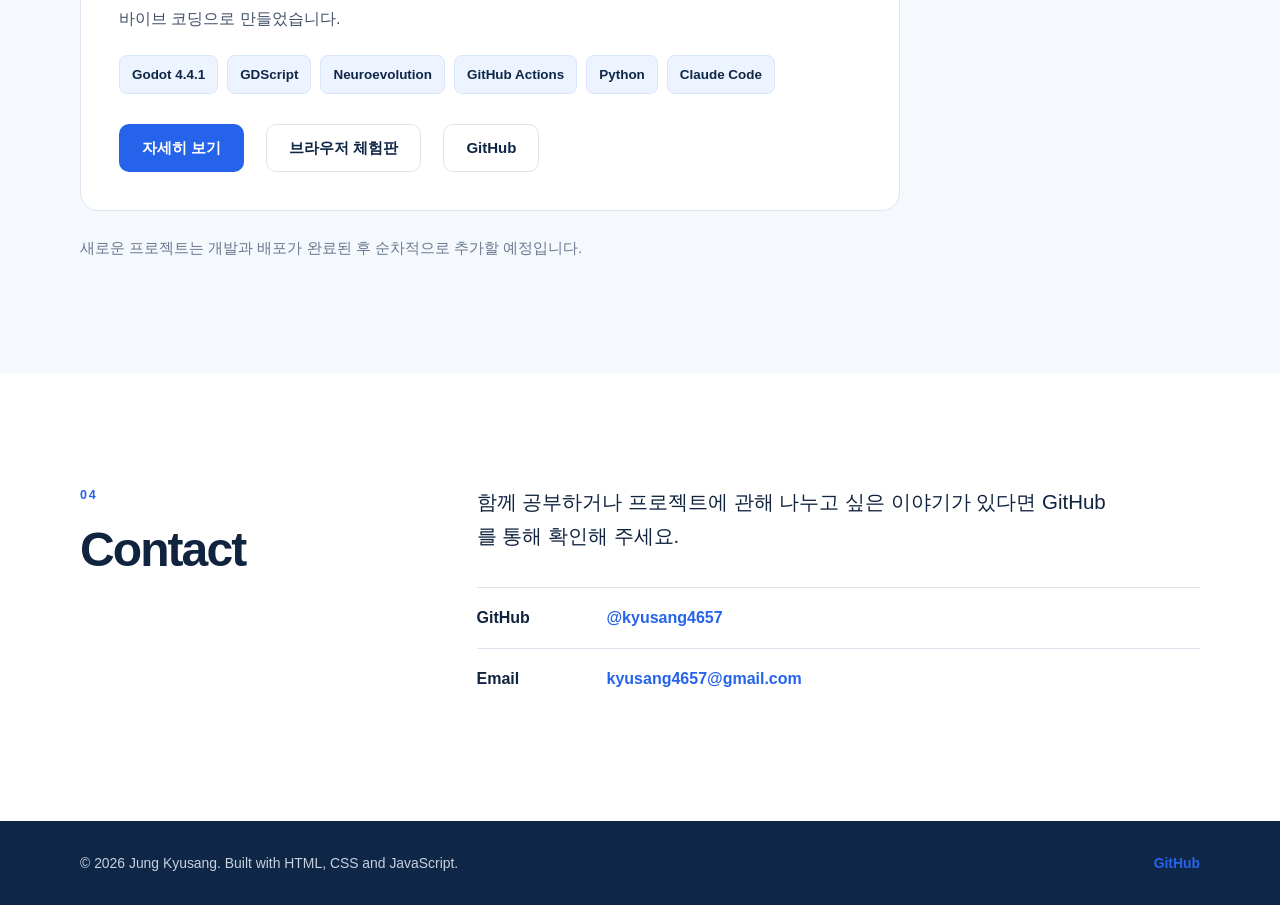
==== commit d368e8ad: "슬라임 실험실 상세 페이지: 4단계 최종 점검 뒤 숫자로 갱신(검사 1,276개·코드 줄 수·커밋 45개) Co-Authored-By: Claude Opus 5.5 <noreply" ====
--- a/index.html
+++ b/index.html
@@ -169,7 +169,7 @@
                         <p>
                             작은 신경망을 가진 슬라임들이 먹고 번식하며 세대를 거쳐 진화하고, 행동이 쌓이면
                             채집 → 저장 → 농사를 발견하는 연구·관찰용 시뮬레이션입니다. 같은 조건이면 같은 결과가 나오는
-                            결정적 시뮬레이션, 1,000개가 넘는 자동 검사, 두 실험 비교와 CSV 분석까지 갖췄습니다.
+                            결정적 시뮬레이션, 1,200개가 넘는 자동 검사, 두 실험 비교와 CSV 분석까지 갖췄습니다.
                             AI 코딩 에이전트(Claude Code)와 바이브 코딩으로 만들었습니다.
                         </p>
                         <ul class="tag-list project-tags" aria-label="프로젝트 사용 기술">
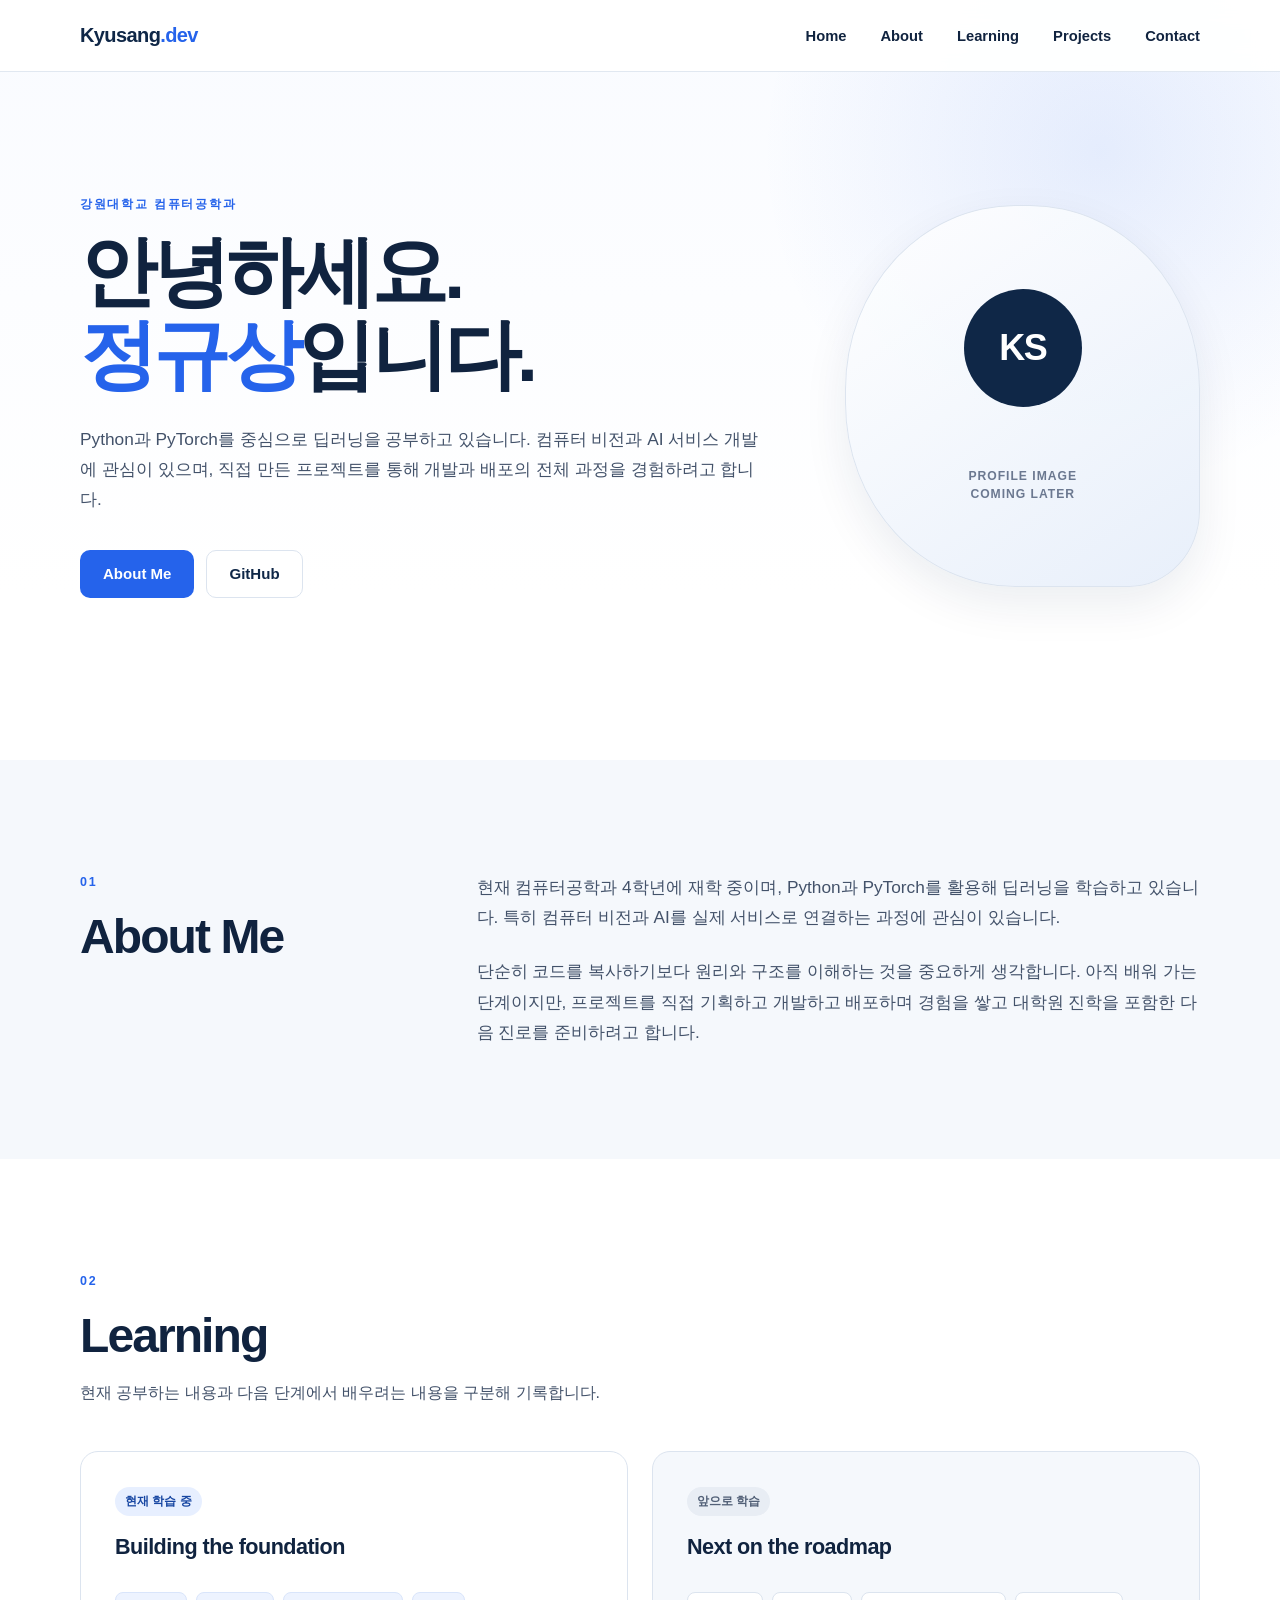
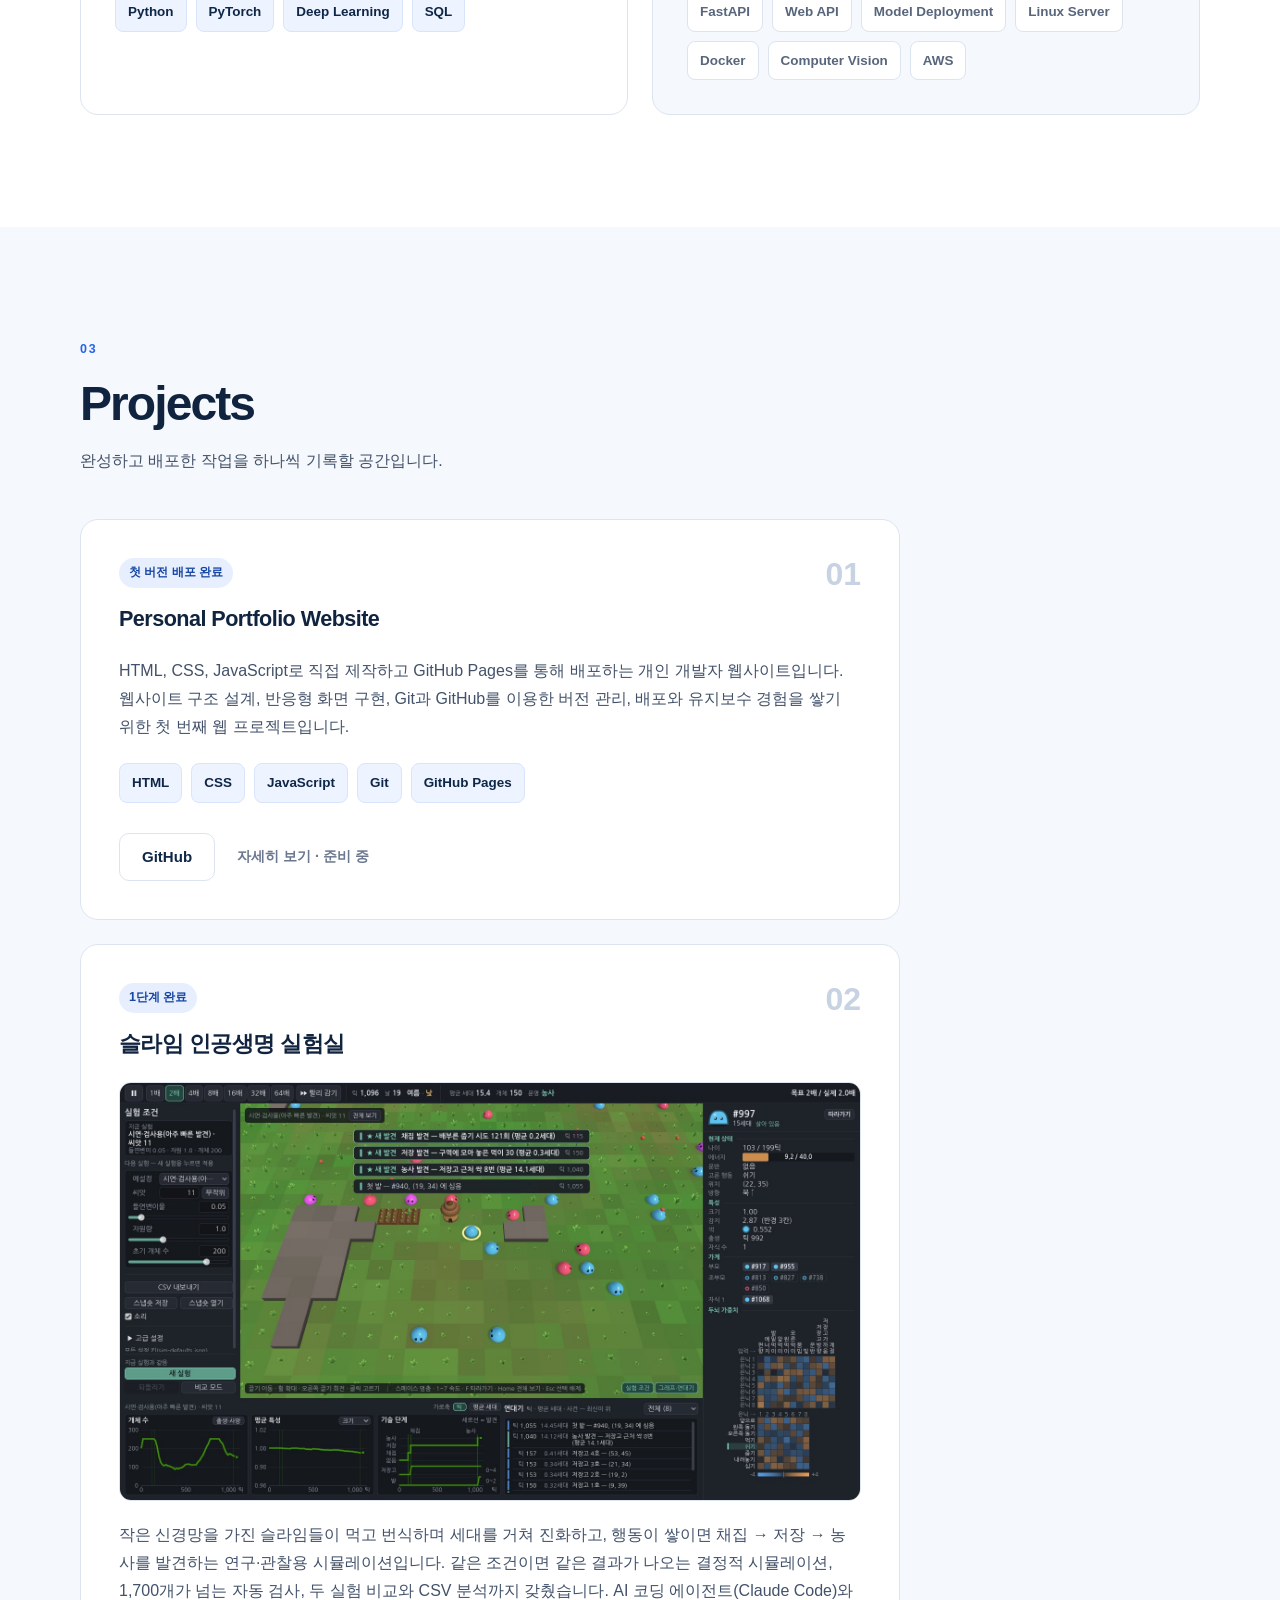
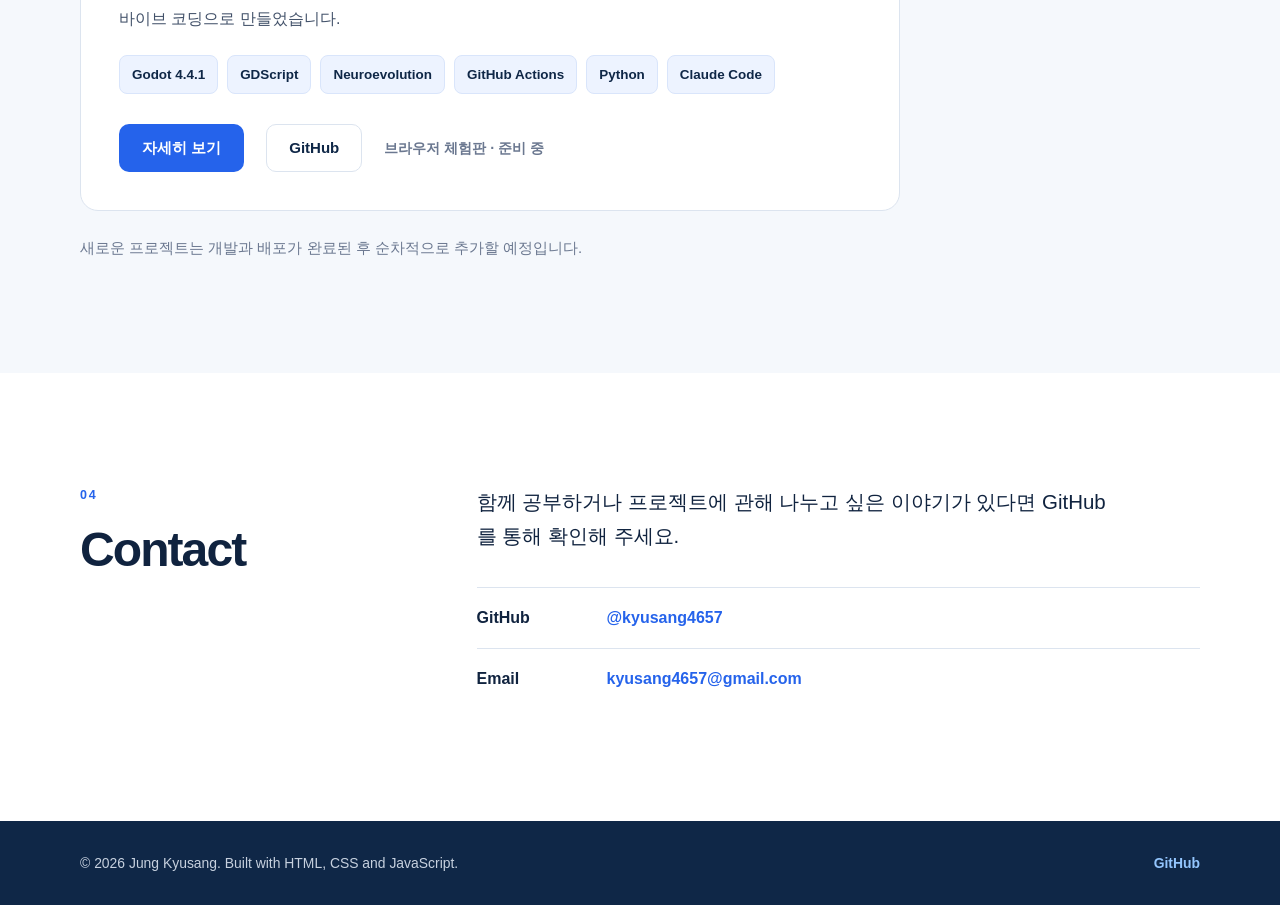
==== commit e10331ee: "슬라임 실험실 페이지: 검토 고친 뒤의 그림·영상·수치로 갱신, 체험판 링크 내림, 바닥 링크 대비 - 그림·영상(I69): lab.jpg·compare.jpg·timelapse(" ====
--- a/index.html
+++ b/index.html
@@ -160,16 +160,16 @@
 
                     <article class="project-card">
                         <div class="project-topline">
-                            <p class="card-label current">1단계 완료 · 체험판 공개</p>
+                            <p class="card-label current">1단계 완료</p>
                             <span class="project-index" aria-hidden="true">02</span>
                         </div>
                         <h3>슬라임 인공생명 실험실</h3>
                         <img class="project-thumb" src="images/slime-lab/lab.jpg" width="1600" height="900" loading="lazy"
-                             alt="슬라임 인공생명 실험실 화면: 3D 지도 위 슬라임들과 그래프·연대기 패널">
+                             alt="슬라임 인공생명 실험실 화면: 3D 지도 위 슬라임들과 저장고·밭, 그래프·연대기 패널">
                         <p>
                             작은 신경망을 가진 슬라임들이 먹고 번식하며 세대를 거쳐 진화하고, 행동이 쌓이면
                             채집 → 저장 → 농사를 발견하는 연구·관찰용 시뮬레이션입니다. 같은 조건이면 같은 결과가 나오는
-                            결정적 시뮬레이션, 1,200개가 넘는 자동 검사, 두 실험 비교와 CSV 분석까지 갖췄습니다.
+                            결정적 시뮬레이션, 1,700개가 넘는 자동 검사, 두 실험 비교와 CSV 분석까지 갖췄습니다.
                             AI 코딩 에이전트(Claude Code)와 바이브 코딩으로 만들었습니다.
                         </p>
                         <ul class="tag-list project-tags" aria-label="프로젝트 사용 기술">
@@ -182,13 +182,11 @@
                         </ul>
                         <div class="project-actions" aria-label="프로젝트 링크">
                             <a class="button button-primary" href="projects/slime-lab.html">자세히 보기</a>
-                            <a class="button button-secondary" href="https://kyusang4657.github.io/slime-lab/"
-                                target="_blank"
-                                rel="noopener noreferrer">브라우저 체험판</a>
                             <a class="button button-secondary"
                                 href="https://github.com/kyusang4657/slime-lab"
                                 target="_blank"
                                 rel="noopener noreferrer">GitHub</a>
+                            <span class="text-link-disabled" aria-disabled="true">브라우저 체험판 · 준비 중</span>
                         </div>
                     </article>
                 </div>
--- a/css/style.css
+++ b/css/style.css
@@ -6,6 +6,7 @@
     --heading-color: #10233f;
     --text-color: #43526a;
     --muted-color: #6b7890;
+    --footer-link-color: #93c5fd;
     --background-color: #ffffff;
     --surface-color: #f5f8fc;
     --border-color: #dce4ef;
@@ -526,6 +527,16 @@
     text-underline-offset: 4px;
 }
 
+/* 남색 푸터(#0f2747) 위의 링크는 같은 파랑 계열의 밝은 색을 씁니다.
+   --primary-color(#2563eb)는 이 바탕에서 2.90:1로 작은 글자 기준(4.5:1)에 못 미치고, #93c5fd는 8.31:1입니다. */
+.site-footer a {
+    color: var(--footer-link-color);
+}
+
+.site-footer a:focus-visible {
+    outline-color: var(--footer-link-color);
+}
+
 .site-footer {
     padding: 30px 0;
     color: #c7d1df;
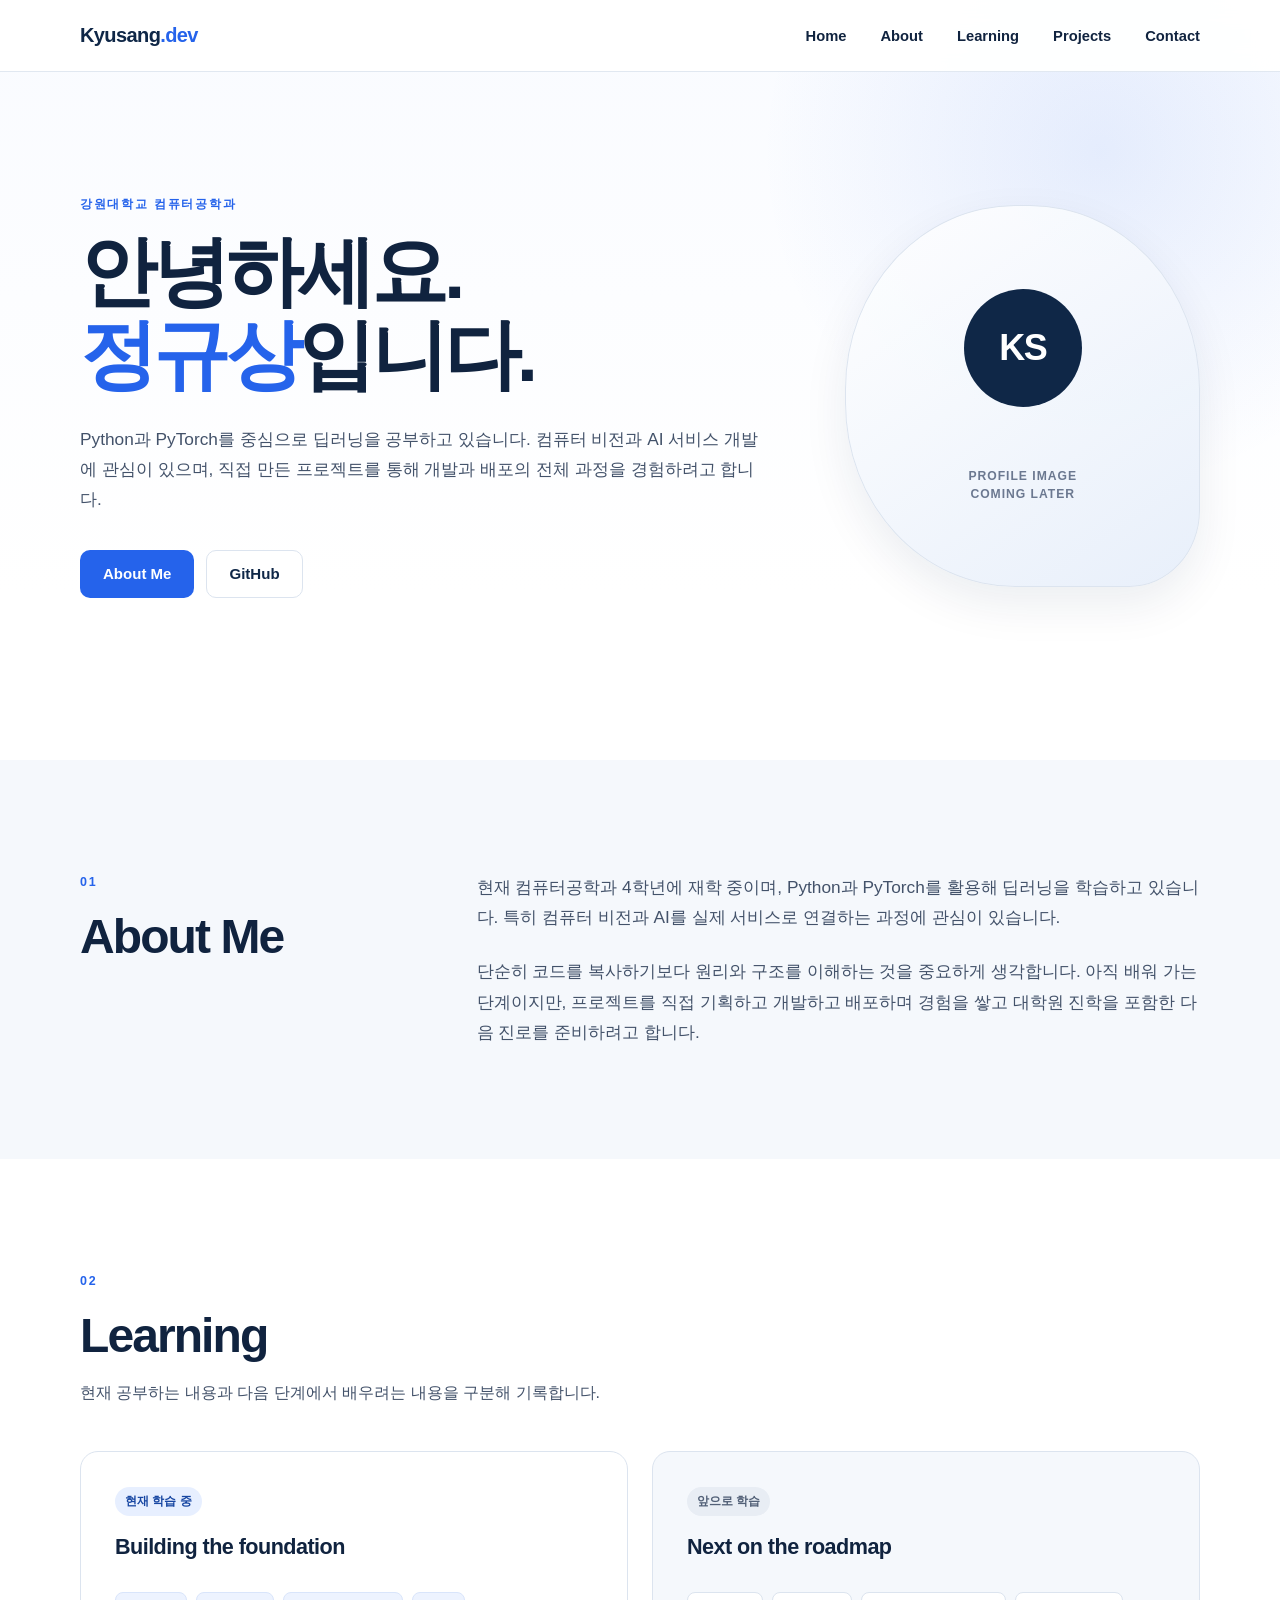
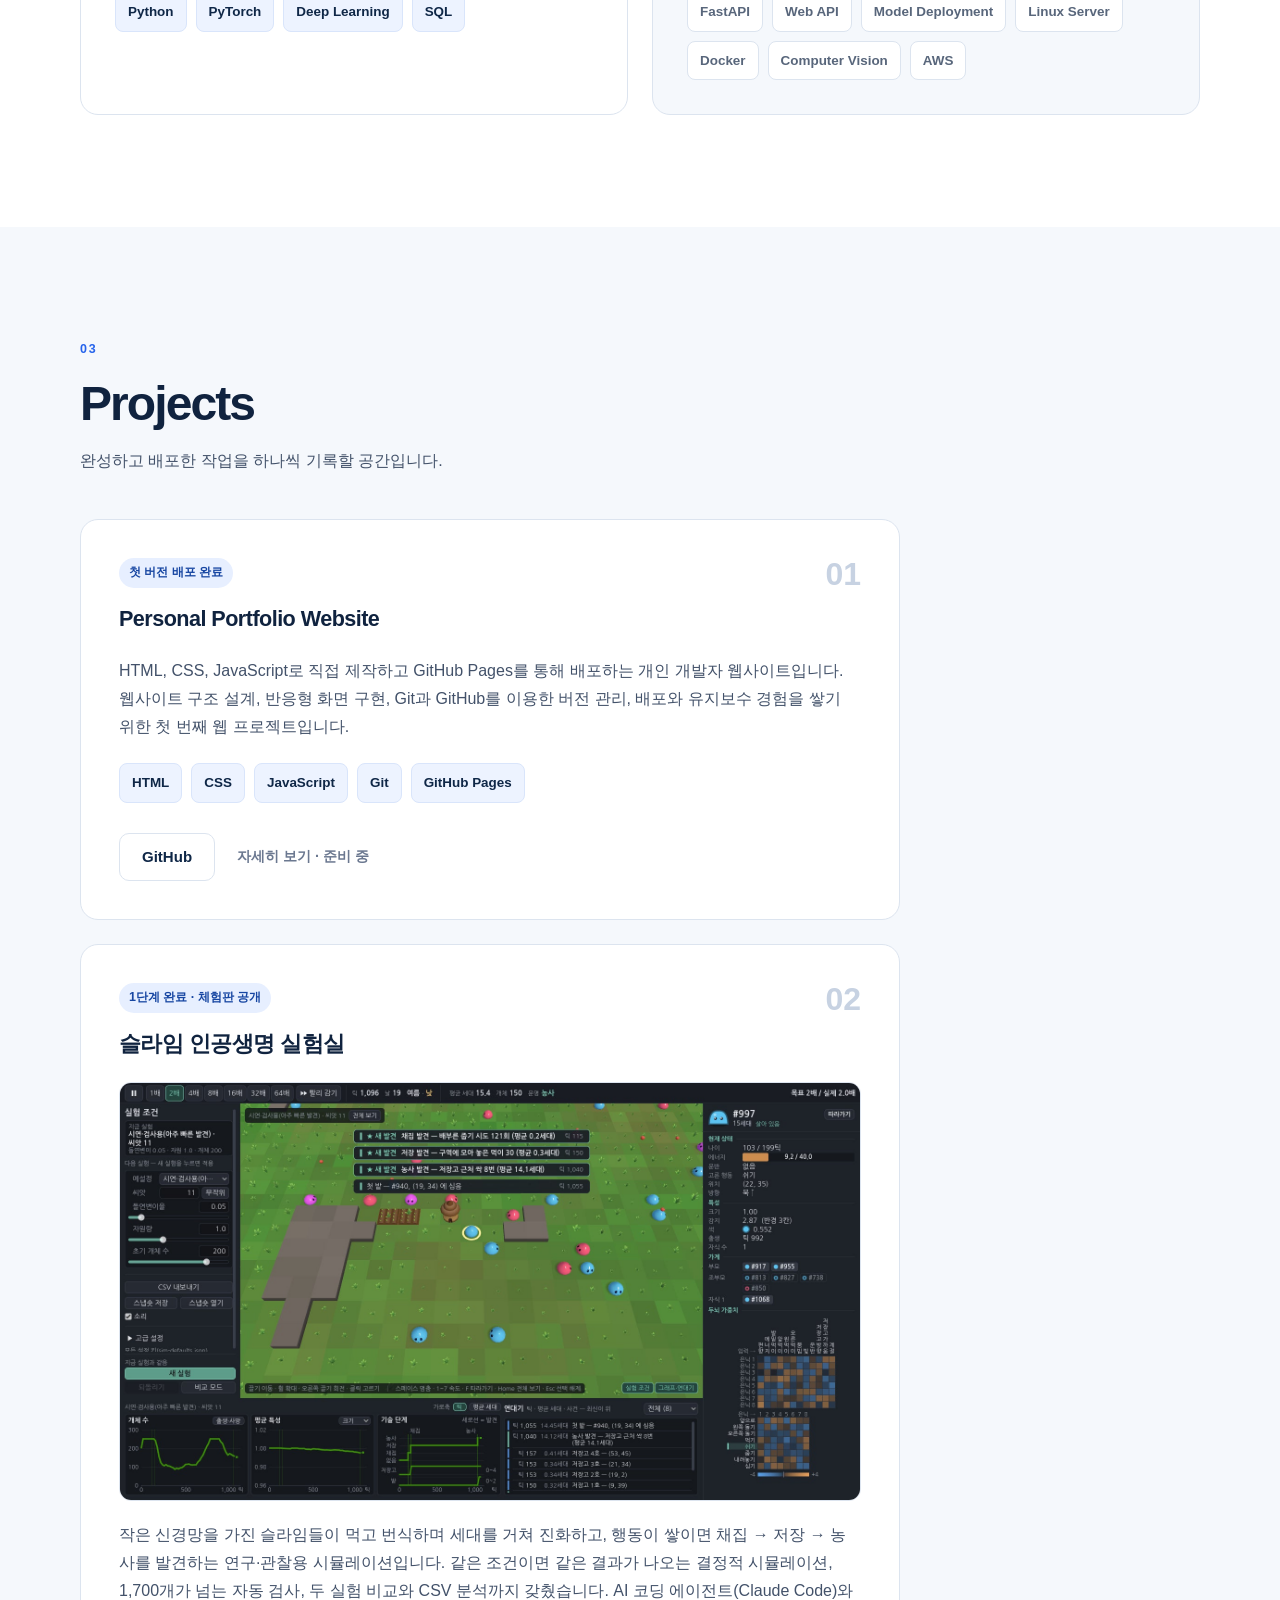
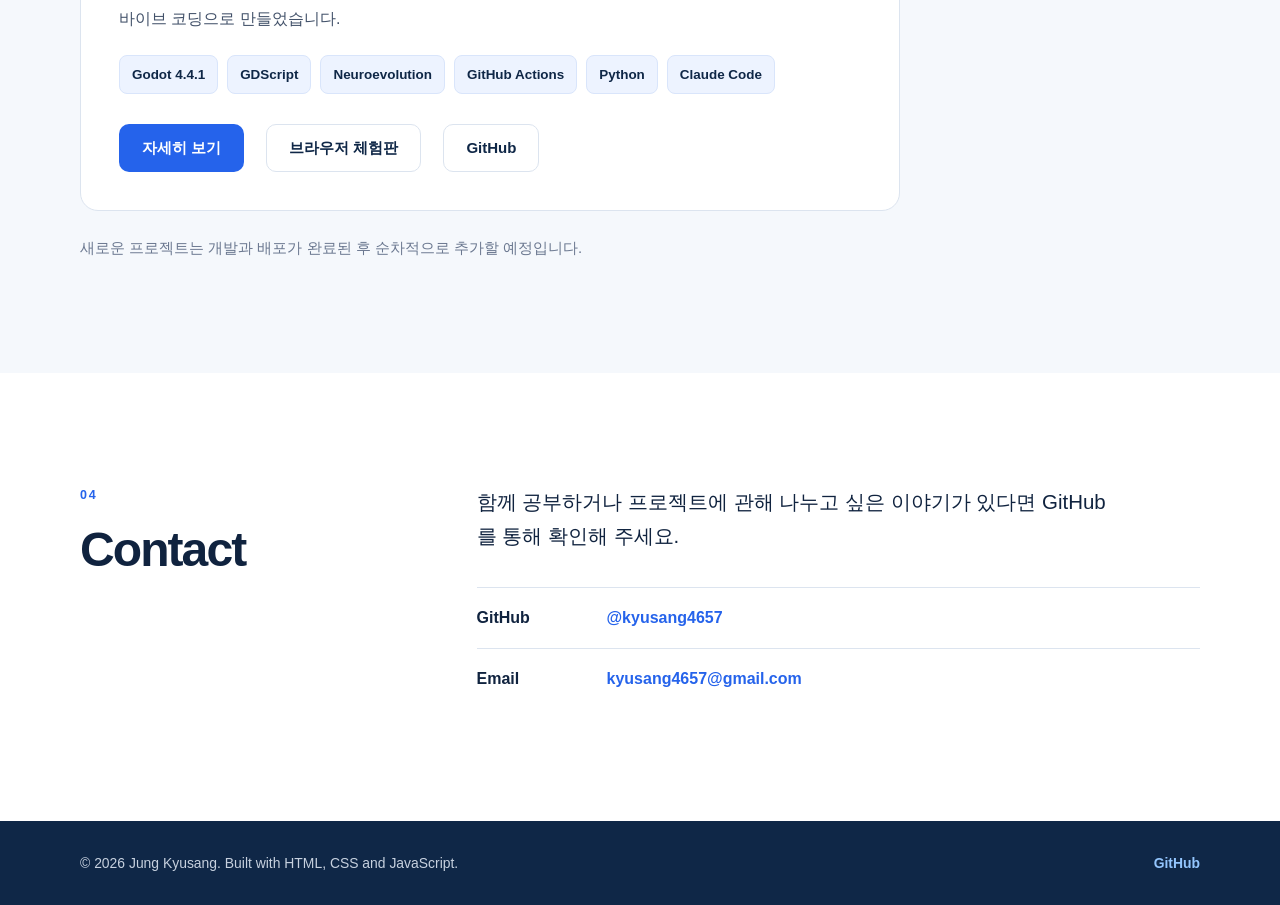
==== commit 8e3453f6: "슬라임 실험실: slime-lab Pages 배포 뒤 체험판 링크 되돌림 - slime-lab 저장소의 GitHub Pages 를 켠 뒤 Actions 배포 단계 성공(2026-1" ====
--- a/index.html
+++ b/index.html
@@ -160,7 +160,7 @@
 
                     <article class="project-card">
                         <div class="project-topline">
-                            <p class="card-label current">1단계 완료</p>
+                            <p class="card-label current">1단계 완료 · 체험판 공개</p>
                             <span class="project-index" aria-hidden="true">02</span>
                         </div>
                         <h3>슬라임 인공생명 실험실</h3>
@@ -182,11 +182,13 @@
                         </ul>
                         <div class="project-actions" aria-label="프로젝트 링크">
                             <a class="button button-primary" href="projects/slime-lab.html">자세히 보기</a>
+                            <a class="button button-secondary" href="https://kyusang4657.github.io/slime-lab/"
+                                target="_blank"
+                                rel="noopener noreferrer">브라우저 체험판</a>
                             <a class="button button-secondary"
                                 href="https://github.com/kyusang4657/slime-lab"
                                 target="_blank"
                                 rel="noopener noreferrer">GitHub</a>
-                            <span class="text-link-disabled" aria-disabled="true">브라우저 체험판 · 준비 중</span>
                         </div>
                     </article>
                 </div>
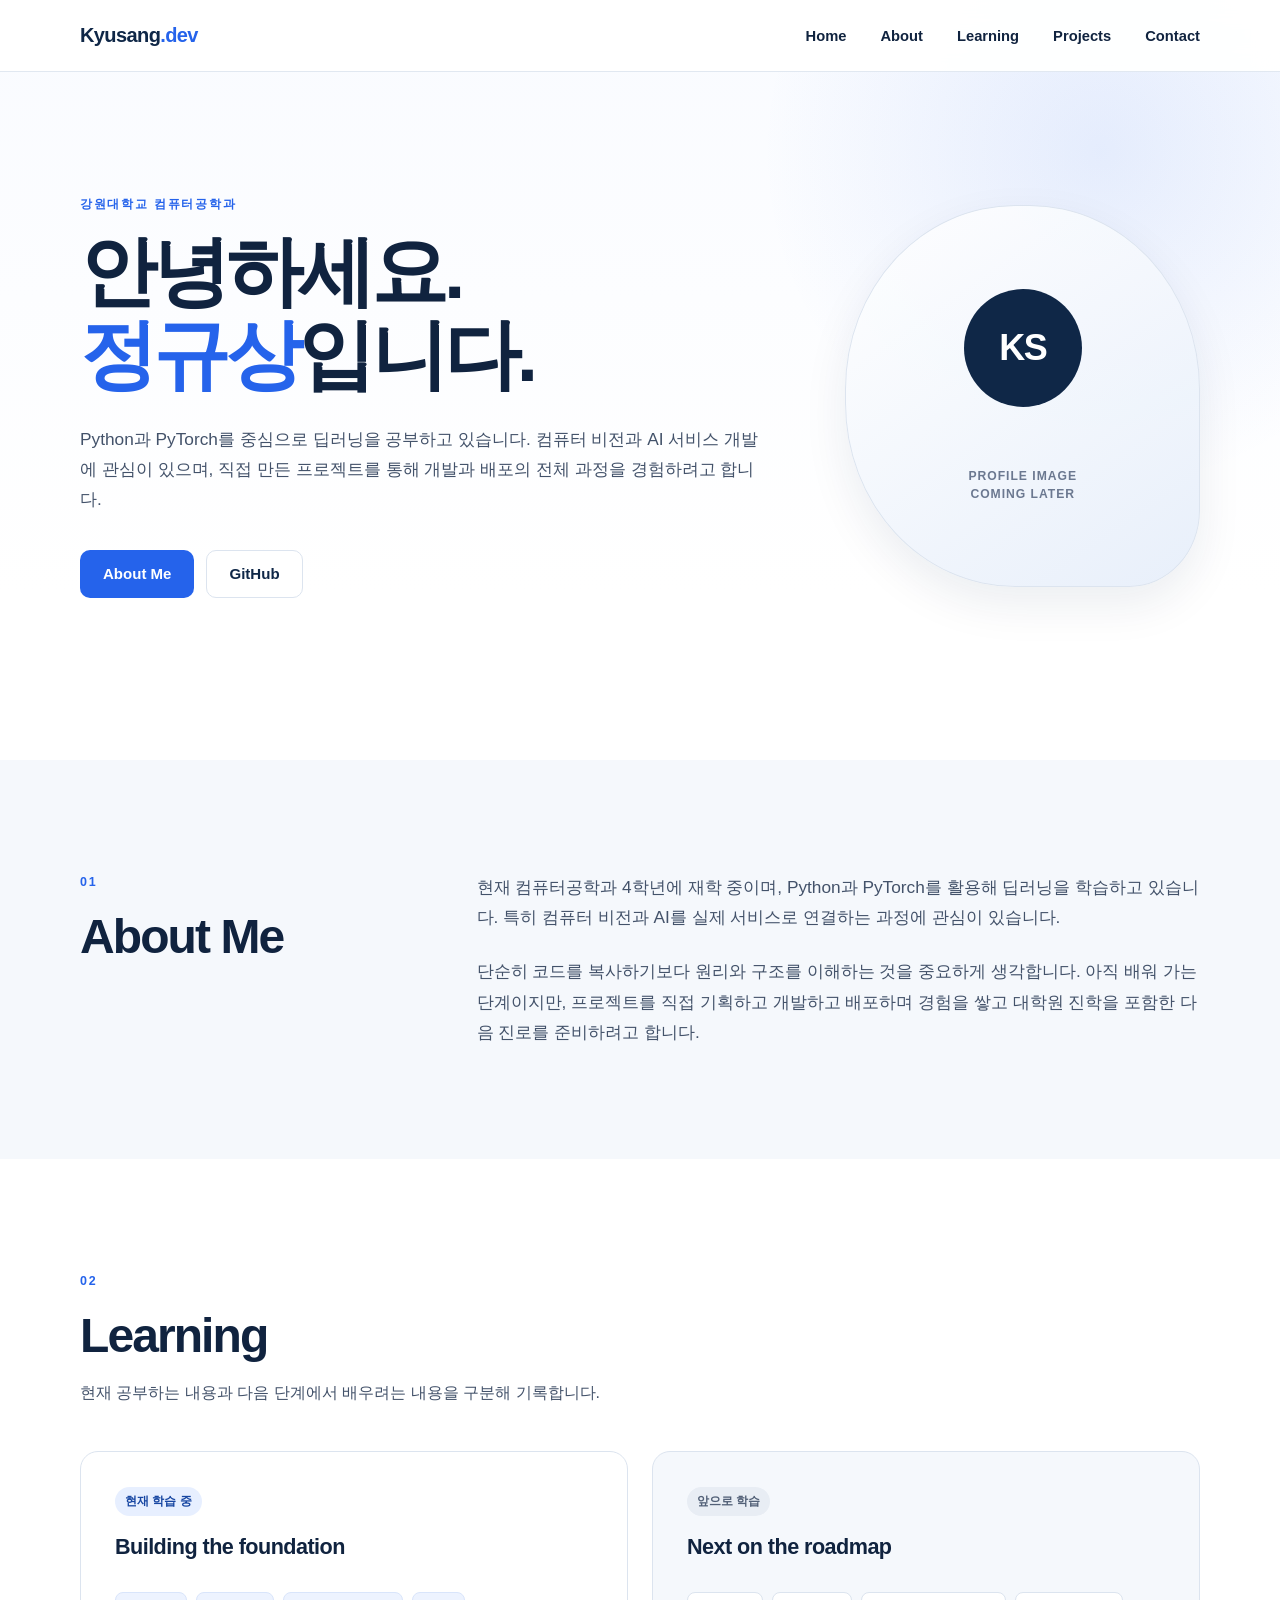
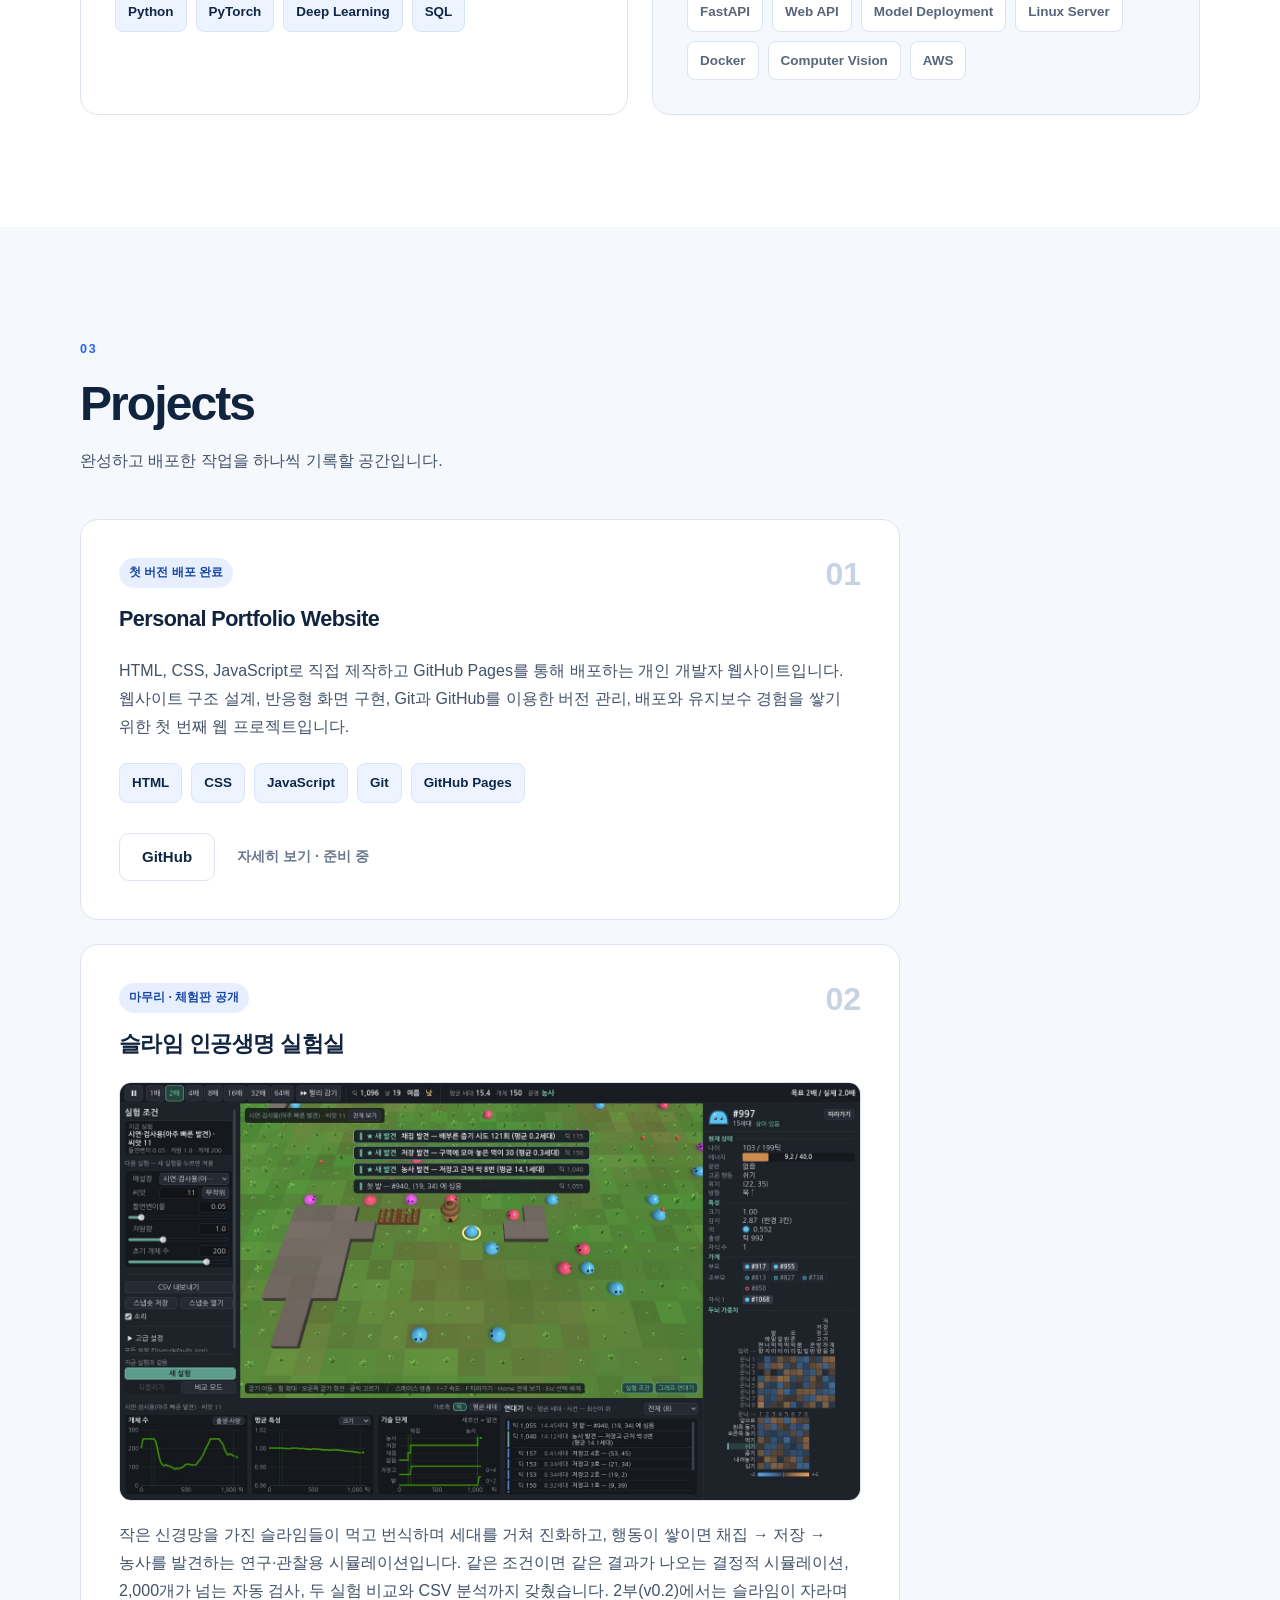
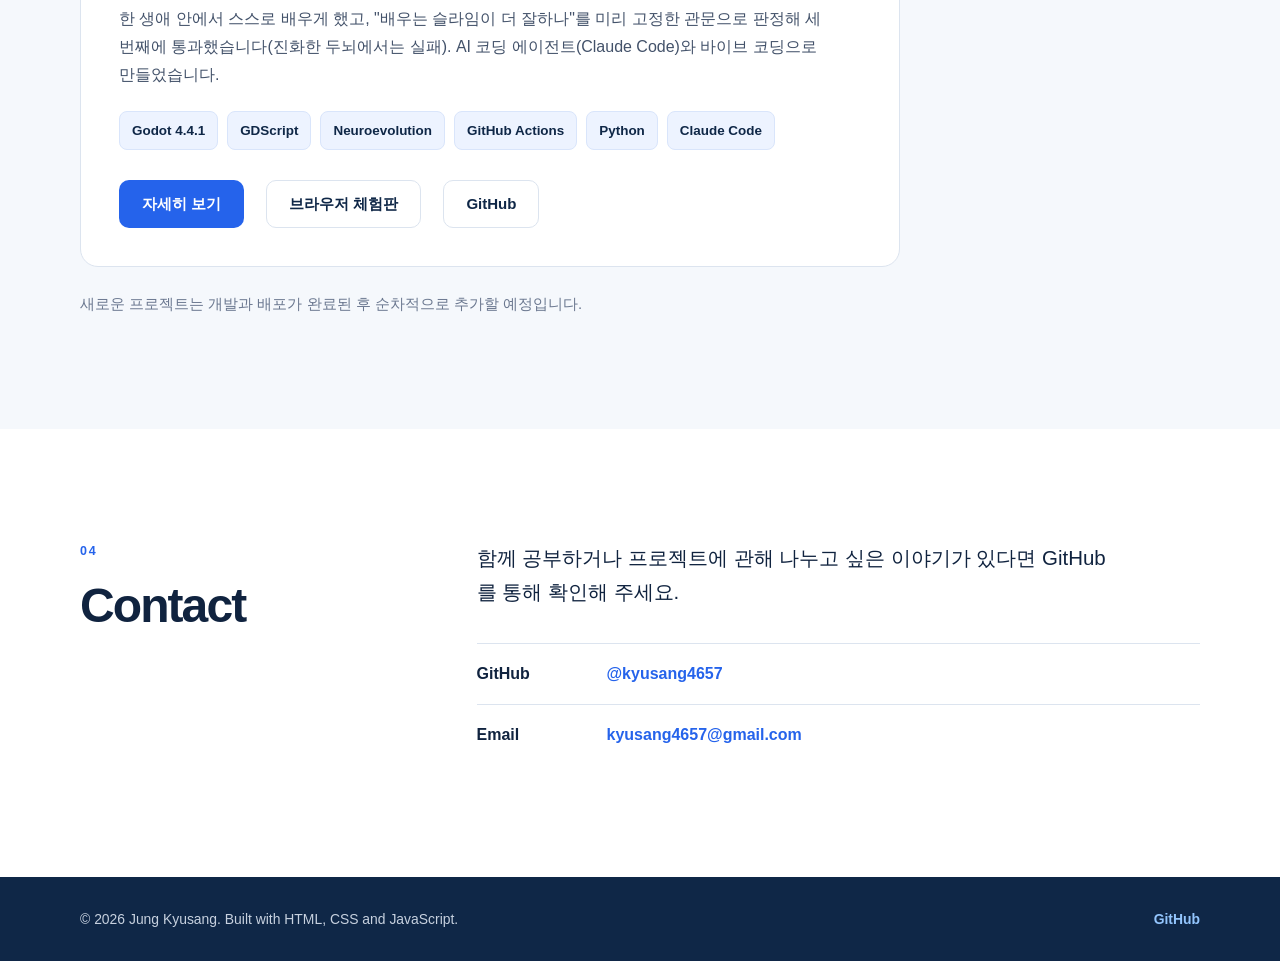
==== commit 692358e9: "슬라임 실험실: 2부(v0.2) 내용과 마무리 수치로 상세 페이지·카드 갱신 - 상세 페이지에 새 절 둘: 04 '2부 — 배우고 자라는 슬라임(v0.2)'(왜 — 문명이 세계 공" ====
--- a/index.html
+++ b/index.html
@@ -160,7 +160,7 @@
 
                     <article class="project-card">
                         <div class="project-topline">
-                            <p class="card-label current">1단계 완료 · 체험판 공개</p>
+                            <p class="card-label current">마무리 · 체험판 공개</p>
                             <span class="project-index" aria-hidden="true">02</span>
                         </div>
                         <h3>슬라임 인공생명 실험실</h3>
@@ -169,7 +169,9 @@
                         <p>
                             작은 신경망을 가진 슬라임들이 먹고 번식하며 세대를 거쳐 진화하고, 행동이 쌓이면
                             채집 → 저장 → 농사를 발견하는 연구·관찰용 시뮬레이션입니다. 같은 조건이면 같은 결과가 나오는
-                            결정적 시뮬레이션, 1,700개가 넘는 자동 검사, 두 실험 비교와 CSV 분석까지 갖췄습니다.
+                            결정적 시뮬레이션, 2,000개가 넘는 자동 검사, 두 실험 비교와 CSV 분석까지 갖췄습니다.
+                            2부(v0.2)에서는 슬라임이 자라며 한 생애 안에서 스스로 배우게 했고, "배우는 슬라임이 더 잘하나"를
+                            미리 고정한 관문으로 판정해 세 번째에 통과했습니다(진화한 두뇌에서는 실패).
                             AI 코딩 에이전트(Claude Code)와 바이브 코딩으로 만들었습니다.
                         </p>
                         <ul class="tag-list project-tags" aria-label="프로젝트 사용 기술">
--- a/css/style.css
+++ b/css/style.css
@@ -420,6 +420,9 @@
 
 .project-card {
     padding: 38px;
+    /* 한국어 소개 글은 낱말(어절) 가운데가 아니라 빈칸에서 줄을 바꿈. 아주 긴 낱말만 넘치지 않게 끊음 */
+    word-break: keep-all;
+    overflow-wrap: break-word;
 }
 
 .project-topline {
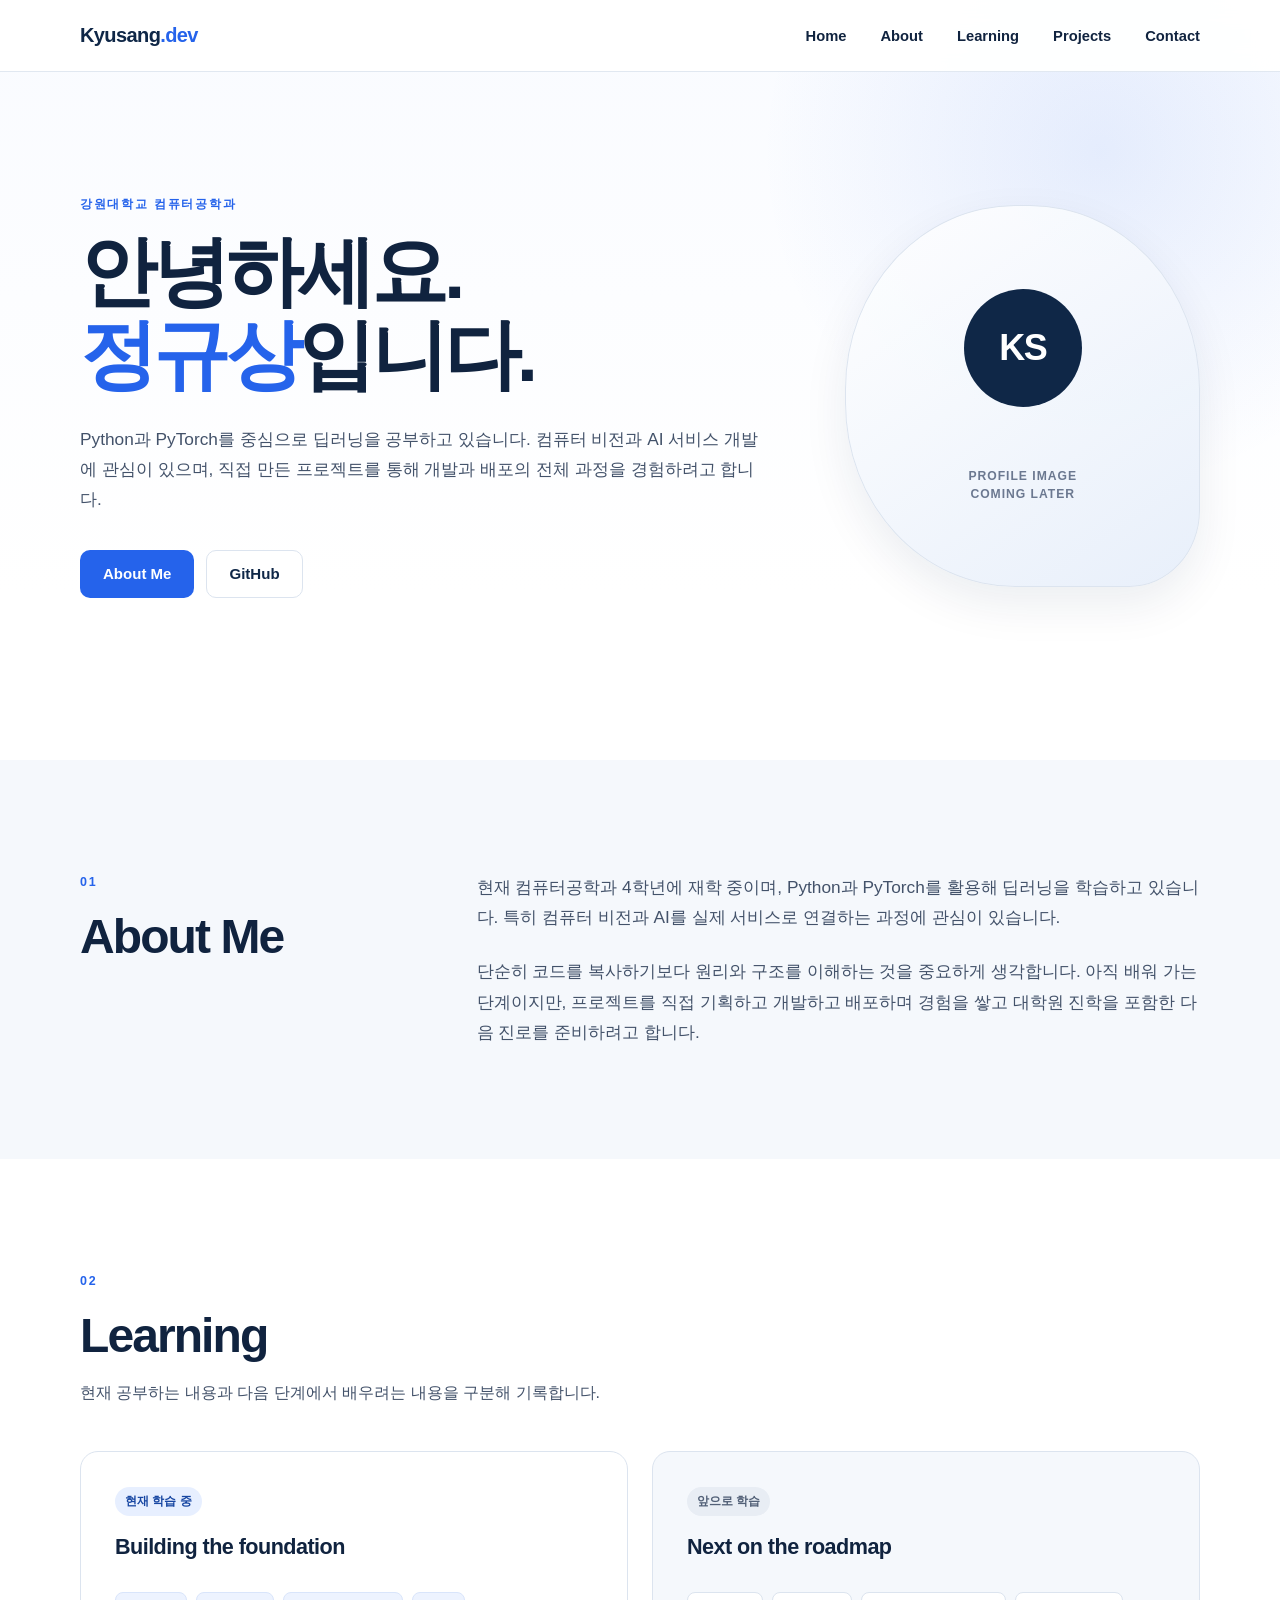
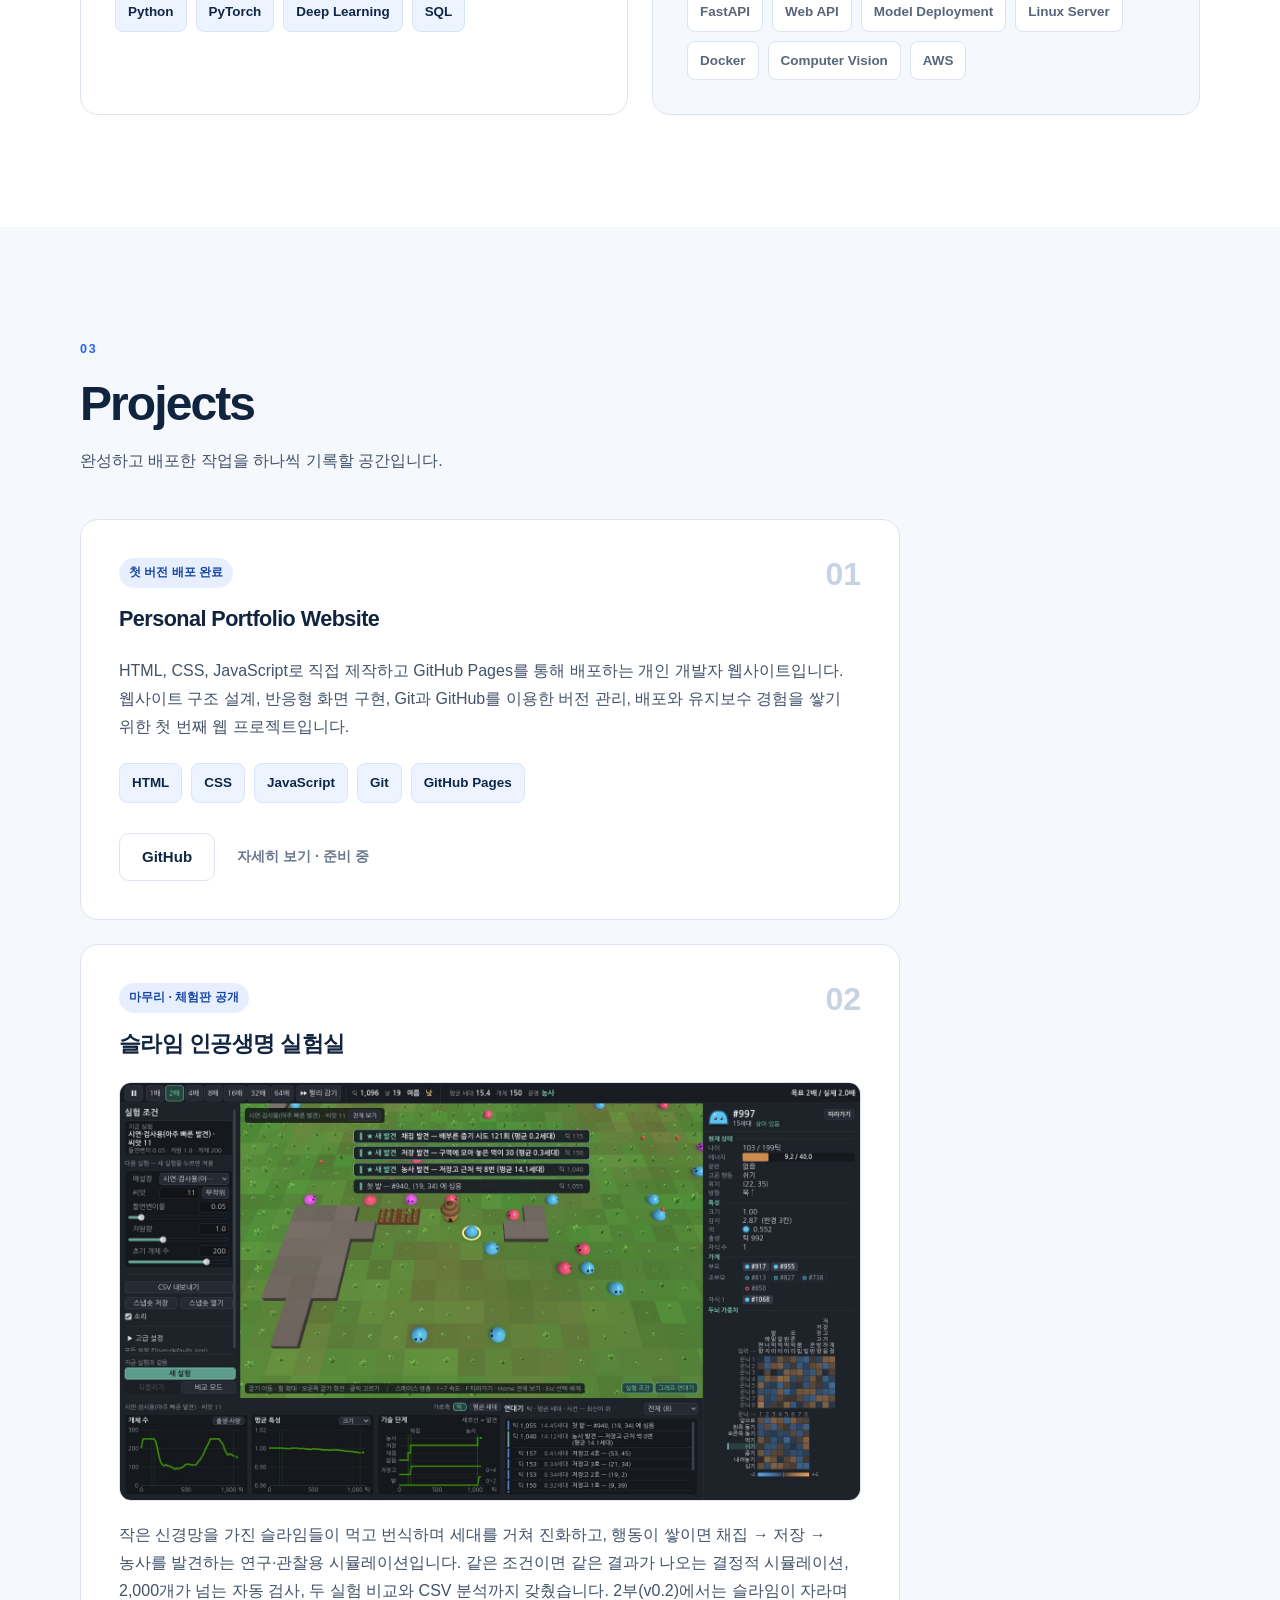
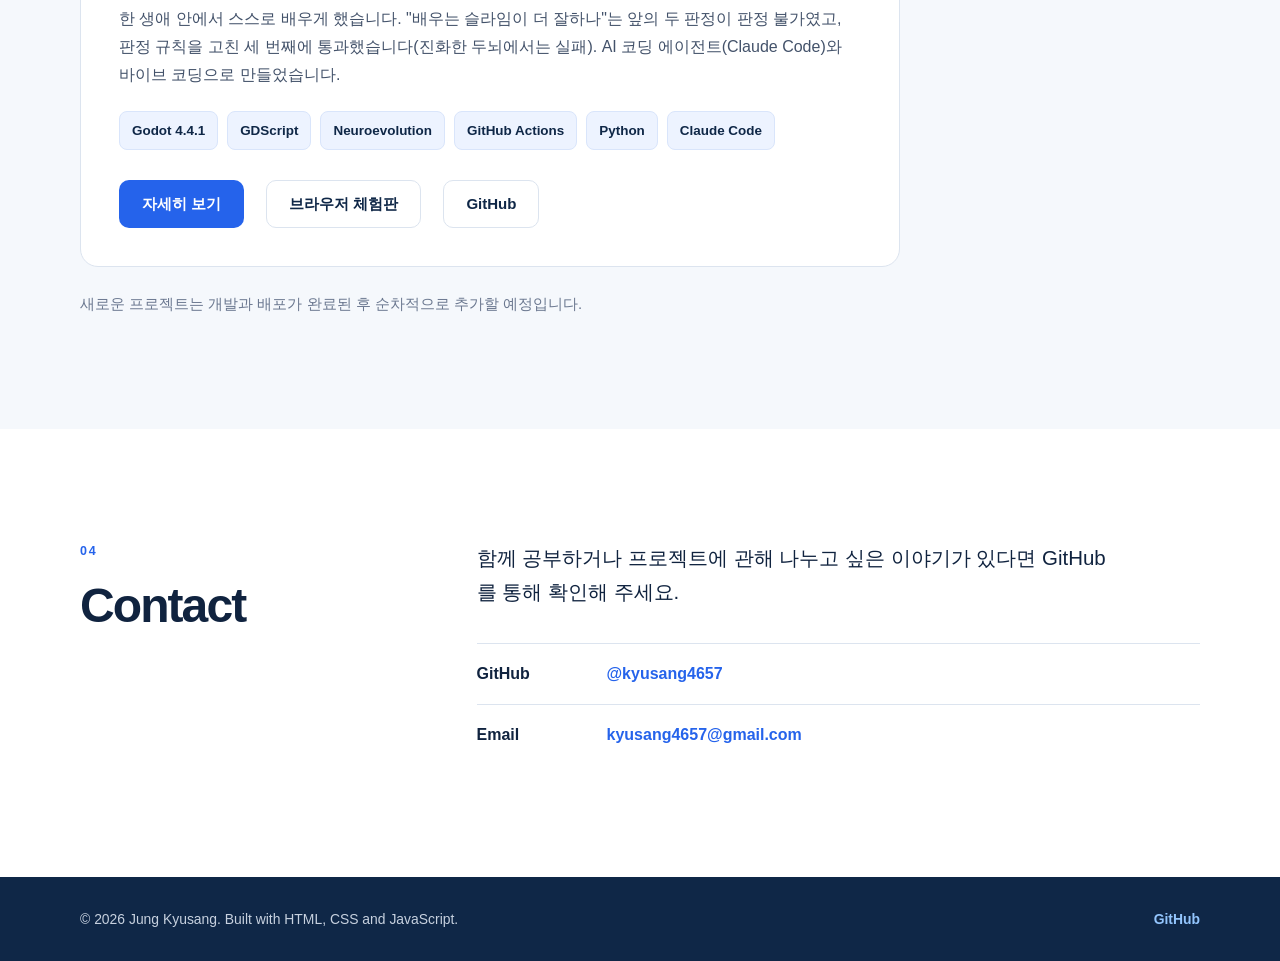
==== commit ad012667: "슬라임 실험실: 마무리 검토 지적 처리 — 재판정 위험 수치 뜻 바로잡음(모두 판정 가능할 확률 0.1~0.4), 3차 규칙·학습 값은 앞 판정을 안 뒤 고친 것임을 밝힘, 카드 " ====
--- a/index.html
+++ b/index.html
@@ -170,8 +170,8 @@
                             작은 신경망을 가진 슬라임들이 먹고 번식하며 세대를 거쳐 진화하고, 행동이 쌓이면
                             채집 → 저장 → 농사를 발견하는 연구·관찰용 시뮬레이션입니다. 같은 조건이면 같은 결과가 나오는
                             결정적 시뮬레이션, 2,000개가 넘는 자동 검사, 두 실험 비교와 CSV 분석까지 갖췄습니다.
-                            2부(v0.2)에서는 슬라임이 자라며 한 생애 안에서 스스로 배우게 했고, "배우는 슬라임이 더 잘하나"를
-                            미리 고정한 관문으로 판정해 세 번째에 통과했습니다(진화한 두뇌에서는 실패).
+                            2부(v0.2)에서는 슬라임이 자라며 한 생애 안에서 스스로 배우게 했습니다. "배우는 슬라임이 더 잘하나"는
+                            앞의 두 판정이 판정 불가였고, 판정 규칙을 고친 세 번째에 통과했습니다(진화한 두뇌에서는 실패).
                             AI 코딩 에이전트(Claude Code)와 바이브 코딩으로 만들었습니다.
                         </p>
                         <ul class="tag-list project-tags" aria-label="프로젝트 사용 기술">
